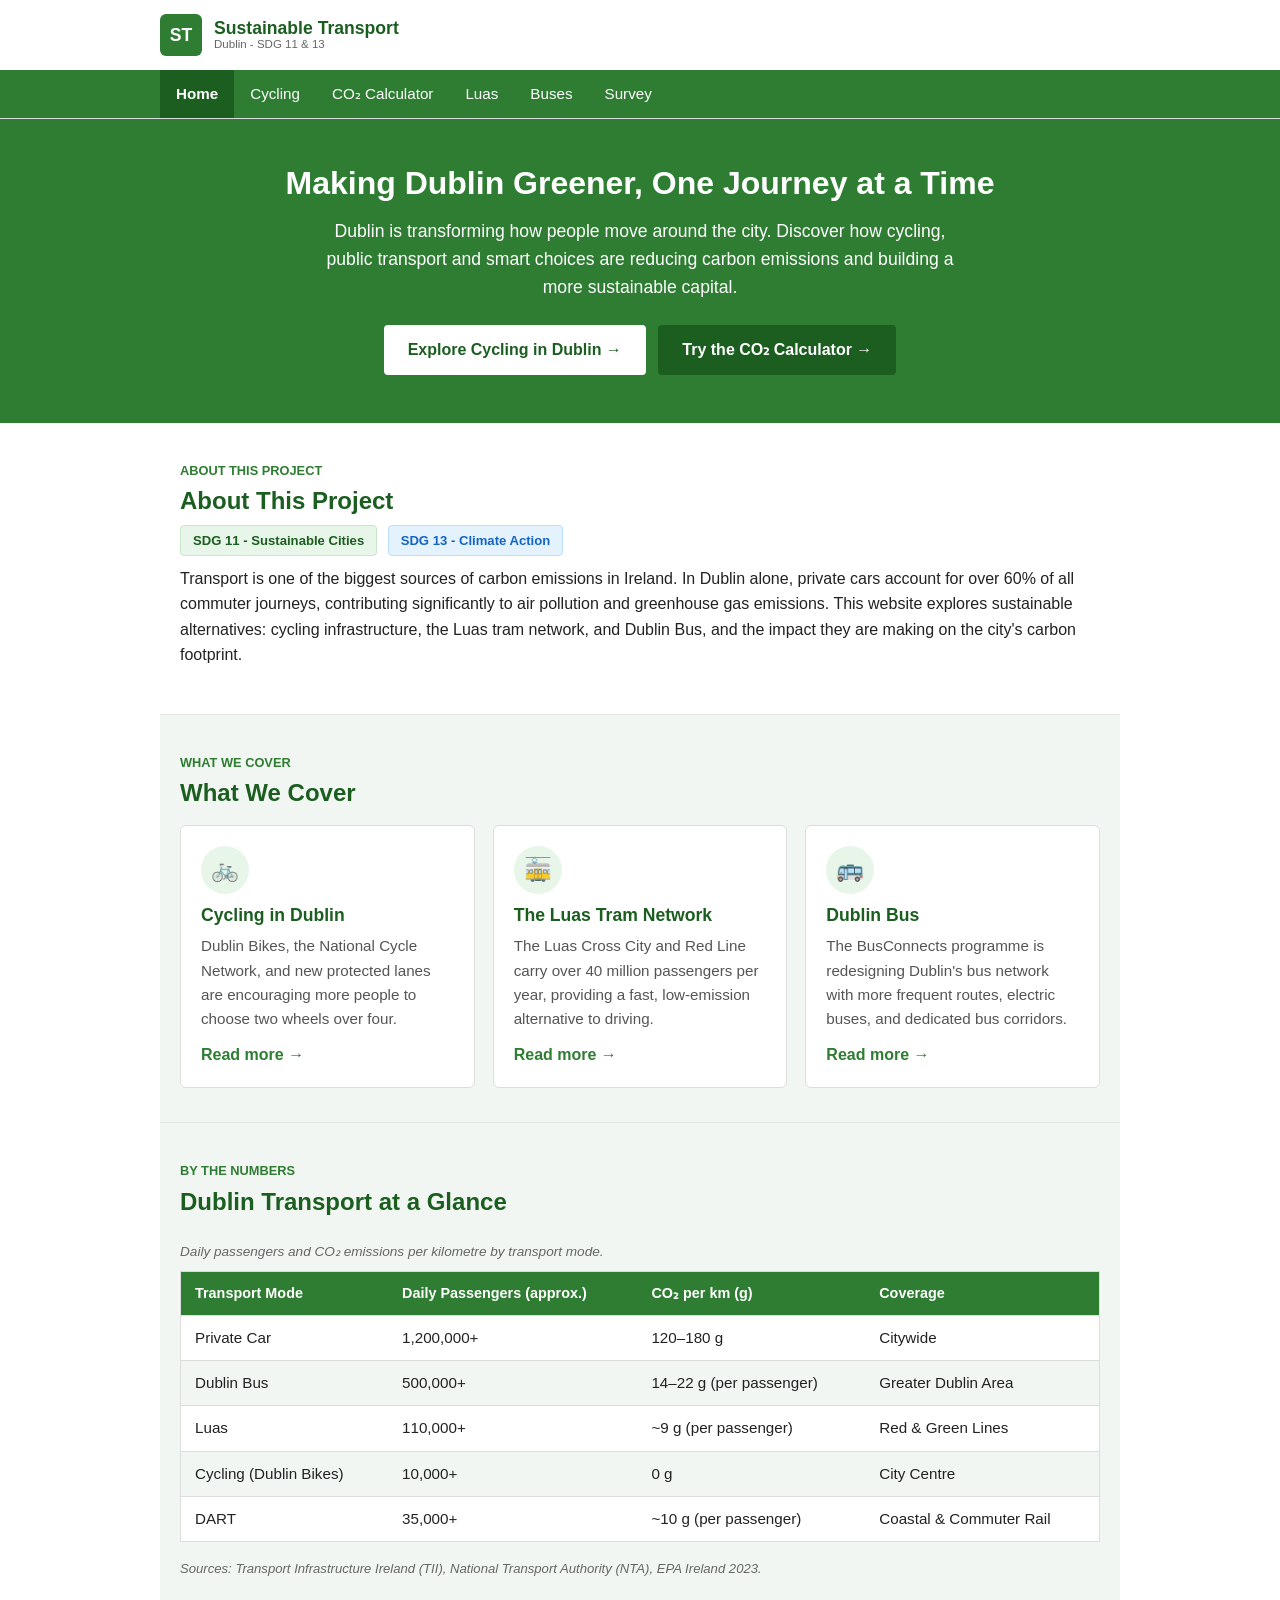
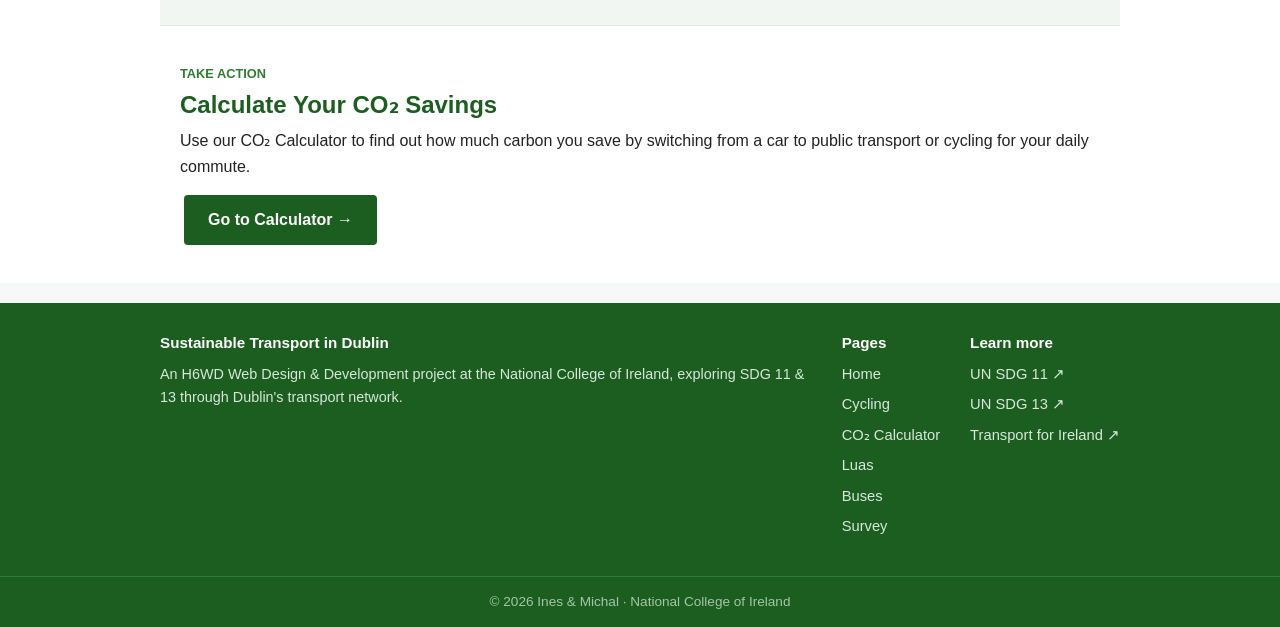
==== index.html @ 007a1019 "Initial upload - Sustainable Transport in Dublin" ====
<!DOCTYPE html>
<html lang="en">
<head>
  <!-- Michal -->
  <meta charset="UTF-8">
  <meta name="viewport" content="width=device-width, initial-scale=1.0">
  <meta name="description" content="Sustainable Transport in Dublin - cycling, the Luas and Dublin Bus reducing the city's carbon emissions. An SDG 11 &amp; 13 project for H6WD at NCI.">
  <title>Home - Sustainable Transport in Dublin</title>
  <link rel="preconnect" href="https://fonts.googleapis.com">
  <link rel="preconnect" href="https://fonts.gstatic.com" crossorigin>
  <link href="https://fonts.googleapis.com/css2?family=Poppins:wght@600;700&family=Open+Sans:wght@400;600;700&display=swap" rel="stylesheet">
  <style>
/* Sustainable Transport in Dublin - CA2 stylesheet */
/* Michal: index, cycling, calculator | Ines: luas, buses, survey */

/* reset */
/* Michal */
* { box-sizing: border-box; margin: 0; padding: 0; }

/* base */
/* Michal */
body {
  font-family: Arial, Helvetica, sans-serif;
  font-size: 16px;
  line-height: 1.6;
  color: #222;
  background-color: #f7f9f8;
}

img { max-width: 100%; height: auto; display: block; }

a { color: #2e7d32; }

h1, h2, h3, h4 { color: #1b5e20; line-height: 1.3; }

.container { max-width: 1000px; margin: 0 auto; padding: 0 20px; }

/* accessibility */
/* Michal */
.skip-link {
  position: absolute; left: -999px; top: 0; z-index: 999;
  background: #1b5e20; color: #fff; padding: 10px 16px;
}
.skip-link:focus { left: 0; }

a:focus, button:focus, input:focus, select:focus {
  outline: 2px solid #2e7d32; outline-offset: 2px;
}

/* header and navigation */
/* Michal */
header.site {
  background: #fff;
  border-bottom: 1px solid #ddd;
}
.header-top {
  max-width: 1000px; margin: 0 auto; padding: 14px 20px;
  display: flex; align-items: center; justify-content: space-between; gap: 12px; flex-wrap: wrap;
}
.logo { display: flex; align-items: center; gap: 12px; text-decoration: none; }
.logo-mark {
  width: 42px; height: 42px; border-radius: 6px; background: #2e7d32;
  display: flex; align-items: center; justify-content: center; color: #fff;
  font-weight: bold; font-size: 1.1rem; flex: none;
}
.logo-text { font-weight: bold; color: #1b5e20; font-size: 1.1rem; line-height: 1.1; }
.logo-text small { display: block; font-weight: normal; font-size: .72rem; color: #666; }

.sdg-tag {
  background: #e8f5e9; border: 1px solid #c8e6c9; color: #1b5e20;
  font-size: .78rem; font-weight: bold; padding: 5px 12px; border-radius: 4px;
}

nav.main { background: #2e7d32; }
nav.main ul {
  max-width: 1000px; margin: 0 auto; padding: 0 20px;
  list-style: none; display: flex; flex-wrap: wrap;
}
nav.main a {
  display: block; color: #fff; text-decoration: none;
  padding: 12px 16px; font-size: .95rem;
}
nav.main a:hover { background: #1b5e20; }
nav.main a.active { background: #1b5e20; font-weight: bold; }

/* top banner */
/* Michal */
.hero {
  background: #2e7d32; color: #fff; padding: 44px 20px; text-align: center;
}
.hero .container { max-width: 1000px; }
.hero h1 { color: #fff; font-size: 2rem; margin-bottom: 12px; }
.hero p { font-size: 1.1rem; max-width: 640px; margin: 0 auto 20px; }

.page-banner { background: #1b5e20; color: #fff; padding: 30px 20px; }
.page-banner h1 { color: #fff; font-size: 1.8rem; }
.page-banner p { margin-top: 6px; }

/* buttons */
/* Michal */
.btn {
  display: inline-block; margin: 4px; background: #fff; color: #1b5e20;
  padding: 10px 22px; border-radius: 4px; text-decoration: none; font-weight: bold;
  border: 2px solid #fff; cursor: pointer; font-size: 1rem;
}
.btn:hover { background: #e8f5e9; }
.btn-teal { background: #1b5e20; color: #fff; border-color: #1b5e20; }
.btn-teal:hover { background: #14481a; }

/* main content sections */
/* Michal */
main { display: block; background: #fff; }
.section {
  max-width: 1000px; margin: 0 auto; padding: 34px 20px; border-bottom: 1px solid #e2e6e4;
}
.section:last-child { border-bottom: none; }
.section h2 { font-size: 1.5rem; margin-bottom: 8px; }
.section h3 { font-size: 1.15rem; margin: 18px 0 6px; color: #2e7d32; }
.section p { margin-bottom: 12px; }

/* grey band */
.section.tint { background: #f2f6f3; max-width: none; }
.section.tint > .container { max-width: 1000px; margin: 0 auto; padding: 0; }

.eyebrow {
  display: inline-block; color: #2e7d32; font-weight: bold;
  font-size: .8rem; text-transform: uppercase; margin-bottom: 4px;
}

/* sdg badges */
/* Michal */
.sdg-badge {
  display: inline-block; background: #e8f5e9; color: #1b5e20;
  border: 1px solid #c8e6c9; padding: 4px 12px; border-radius: 4px;
  font-size: .82rem; font-weight: bold; margin: 0 6px 10px 0;
}
.sdg-badge.climate { background: #e3f2fd; color: #1565c0; border-color: #bbdefb; }

/* fact box */
/* Michal */
.fact-box {
  background: #e8f5e9; border-left: 4px solid #2e7d32;
  padding: 14px 18px; border-radius: 4px; margin: 16px 0;
}
.fact-box strong { color: #1b5e20; }

/* figures */
/* Michal */
figure { margin: 18px 0; }
figure img { width: 100%; border-radius: 6px; border: 1px solid #ddd; }
figcaption { font-size: .85rem; color: #666; margin-top: 6px; font-style: italic; }

/* cards */
/* Michal */
.cards { display: flex; flex-wrap: wrap; gap: 18px; margin-top: 16px; }
.card {
  flex: 1 1 280px; background: #fff; border: 1px solid #ddd;
  border-radius: 6px; padding: 20px;
}
.card .icon {
  width: 48px; height: 48px; border-radius: 50%; background: #e8f5e9;
  display: flex; align-items: center; justify-content: center; font-size: 1.4rem; margin-bottom: 10px;
}
.card h3 { margin: 0 0 8px; font-size: 1.1rem; color: #1b5e20; }
.card p { font-size: .95rem; color: #555; margin-bottom: 10px; }
.card a { font-weight: bold; text-decoration: none; color: #2e7d32; }
.card a:hover { text-decoration: underline; }

/* two column layout */
/* Ines */
.two-col { display: flex; flex-wrap: wrap; gap: 24px; margin: 16px 0; align-items: flex-start; }
.two-col aside {
  flex: 0 0 240px; background: #f2f6f3; border: 1px solid #ddd; border-radius: 6px; padding: 20px;
}
.two-col aside h3 { margin-top: 0; }
.col-main { flex: 1; min-width: 260px; }

ul.content-list, ol.content-list { padding-left: 22px; margin: 10px 0; }
ul.content-list li, ol.content-list li { margin-bottom: 8px; }

/* tables */
/* Ines */
.table-wrap { overflow-x: auto; margin: 16px 0; }
table { width: 100%; border-collapse: collapse; background: #fff; font-size: .95rem; border: 1px solid #ddd; }
caption.table-caption { caption-side: top; text-align: left; font-size: .85rem; color: #666; padding: 8px 0; font-style: italic; }
thead th { background: #2e7d32; color: #fff; text-align: left; padding: 10px 14px; font-size: .9rem; }
tbody td { padding: 10px 14px; border-top: 1px solid #ddd; }
tbody tr:nth-child(even) { background: #f2f6f3; }
.source-note { font-size: .82rem; color: #666; margin-top: 6px; font-style: italic; }

/* calculator */
/* Michal */
.calc-wrapper {
  max-width: 520px; margin: 20px auto; background: #fff;
  border: 1px solid #ddd; border-radius: 6px; padding: 26px;
}
.calc-wrapper h2 { margin-bottom: 6px; }
.form-group { margin-bottom: 16px; }
.form-group label { display: block; font-weight: bold; margin-bottom: 5px; }
.form-group input, .form-group select {
  width: 100%; padding: 10px 12px; border: 1px solid #bbb; border-radius: 4px; font-size: 1rem;
}
.calc-btn {
  width: 100%; padding: 12px; background: #2e7d32; color: #fff; border: none;
  border-radius: 4px; font-size: 1rem; font-weight: bold; cursor: pointer; margin-top: 4px;
}
.calc-btn:hover { background: #1b5e20; }

#calcError {
  display: none; margin-top: 12px; padding: 10px 12px; border-radius: 4px;
  background: #fdecea; border: 1px solid #f5c6c0; color: #b3261e; font-size: .92rem;
}
#calcError.show { display: block; }

#calcResult {
  display: none; margin-top: 16px; padding: 18px; border-radius: 6px;
  background: #e8f5e9; border: 1px solid #c8e6c9;
}
#calcResult h3 { margin: 0 0 10px; color: #1b5e20; }
.result-row { display: flex; justify-content: space-between; padding: 6px 0; border-bottom: 1px dashed #c8e6c9; }
.result-row span:last-child { font-weight: bold; }
.result-total { margin-top: 12px; font-size: 1.25rem; font-weight: bold; color: #1b5e20; text-align: center; }
.result-trees { text-align: center; color: #444; margin-top: 6px; }

/* video and form */
/* Ines */
.embed { position: relative; padding-bottom: 56.25%; height: 0; overflow: hidden; border-radius: 6px; border: 1px solid #ddd; margin: 16px 0; }
.embed iframe { position: absolute; inset: 0; width: 100%; height: 100%; border: 0; }
.survey-embed { border-radius: 6px; overflow: hidden; border: 1px solid #ddd; margin: 16px 0; }
.survey-embed iframe { display: block; width: 100%; height: 820px; border: 0; }

/* footer */
/* Ines */
footer.site { background: #1b5e20; color: #d7e8d9; margin-top: 20px; }
.footer-grid {
  max-width: 1000px; margin: 0 auto; padding: 30px 20px;
  display: flex; flex-wrap: wrap; gap: 30px; justify-content: space-between;
}
.footer-grid h4 { color: #fff; font-size: .95rem; margin-bottom: 10px; }
.footer-col a { display: block; color: #d7e8d9; text-decoration: none; margin-bottom: 7px; font-size: .92rem; }
.footer-col a:hover { color: #fff; text-decoration: underline; }
.footer-bottom { border-top: 1px solid #2e7d32; text-align: center; padding: 14px; font-size: .85rem; color: #a5c5a8; }

/* mobile / responsive */
/* Michal */
@media (max-width: 700px) {
  nav.main ul { flex-direction: column; }
  .two-col aside { flex: 1 1 100%; }
  .hero h1 { font-size: 1.5rem; }
}
@media (max-width: 520px) {
  .card { flex: 1 1 100%; }
}

  </style>
</head>
<body>

<a href="#main-content" class="skip-link">Skip to main content</a>

<header class="site">
  <div class="header-top">
    <a href="index.html" class="logo">
      <span class="logo-mark" aria-hidden="true">ST</span>
      <span class="logo-text">Sustainable Transport<small>Dublin - SDG 11 &amp; 13</small></span>
    </a>
  </div>
  <nav class="main" aria-label="Main navigation">
    <ul>
      <li><a href="index.html" class="active" aria-current="page">Home</a></li>
      <li><a href="cycling.html">Cycling</a></li>
      <li><a href="calculator.html">CO₂ Calculator</a></li>
      <li><a href="luas.html">Luas</a></li>
      <li><a href="buses.html">Buses</a></li>
      <li><a href="survey.html">Survey</a></li>
    </ul>
  </nav>
</header>

<div class="hero">
  <div class="container">
    <h1>Making Dublin Greener, One Journey at a Time</h1>
    <p>Dublin is transforming how people move around the city. Discover how cycling, public transport and smart choices are reducing carbon emissions and building a more sustainable capital.</p>
    <a href="cycling.html" class="btn">Explore Cycling in Dublin →</a>
    <a href="calculator.html" class="btn btn-teal">Try the CO₂ Calculator →</a>
  </div>
</div>

<main id="main-content">
  <div class="container">

    <section class="section" id="about">
      <span class="eyebrow">About this project</span>
      <h2>About This Project</h2>
      <span class="sdg-badge">SDG 11 - Sustainable Cities</span>
      <span class="sdg-badge climate">SDG 13 - Climate Action</span>
      <p>Transport is one of the biggest sources of carbon emissions in Ireland. In Dublin alone, private cars account for over 60% of all commuter journeys, contributing significantly to air pollution and greenhouse gas emissions. This website explores sustainable alternatives: cycling infrastructure, the Luas tram network, and Dublin Bus, and the impact they are making on the city's carbon footprint.</p>
    </section>

    <section class="section tint" id="topics">
      <span class="eyebrow">What we cover</span>
      <h2>What We Cover</h2>
      <div class="cards">
        <div class="card">
          <div class="icon" aria-hidden="true">🚲</div>
          <h3>Cycling in Dublin</h3>
          <p>Dublin Bikes, the National Cycle Network, and new protected lanes are encouraging more people to choose two wheels over four.</p>
          <a href="cycling.html">Read more →</a>
        </div>
        <div class="card">
          <div class="icon" aria-hidden="true">🚋</div>
          <h3>The Luas Tram Network</h3>
          <p>The Luas Cross City and Red Line carry over 40 million passengers per year, providing a fast, low-emission alternative to driving.</p>
          <a href="luas.html">Read more →</a>
        </div>
        <div class="card">
          <div class="icon" aria-hidden="true">🚌</div>
          <h3>Dublin Bus</h3>
          <p>The BusConnects programme is redesigning Dublin's bus network with more frequent routes, electric buses, and dedicated bus corridors.</p>
          <a href="buses.html">Read more →</a>
        </div>
      </div>
    </section>


    <section class="section tint" id="stats">
      <span class="eyebrow">By the numbers</span>
      <h2>Dublin Transport at a Glance</h2>
      <div class="table-wrap">
        <table>
          <caption class="table-caption">Daily passengers and CO₂ emissions per kilometre by transport mode.</caption>
          <thead>
            <tr><th scope="col">Transport Mode</th><th scope="col">Daily Passengers (approx.)</th><th scope="col">CO₂ per km (g)</th><th scope="col">Coverage</th></tr>
          </thead>
          <tbody>
            <tr><td>Private Car</td><td>1,200,000+</td><td>120–180 g</td><td>Citywide</td></tr>
            <tr><td>Dublin Bus</td><td>500,000+</td><td>14–22 g (per passenger)</td><td>Greater Dublin Area</td></tr>
            <tr><td>Luas</td><td>110,000+</td><td>~9 g (per passenger)</td><td>Red &amp; Green Lines</td></tr>
            <tr><td>Cycling (Dublin Bikes)</td><td>10,000+</td><td>0 g</td><td>City Centre</td></tr>
            <tr><td>DART</td><td>35,000+</td><td>~10 g (per passenger)</td><td>Coastal &amp; Commuter Rail</td></tr>
          </tbody>
        </table>
      </div>
      <p class="source-note">Sources: Transport Infrastructure Ireland (TII), National Transport Authority (NTA), EPA Ireland 2023.</p>
    </section>

    <section class="section" id="calculator-cta">
      <span class="eyebrow">Take action</span>
      <h2>Calculate Your CO₂ Savings</h2>
      <p>Use our CO₂ Calculator to find out how much carbon you save by switching from a car to public transport or cycling for your daily commute.</p>
      <a href="calculator.html" class="btn btn-teal">Go to Calculator →</a>
    </section>

  </div>
</main>

<footer class="site">
  <div class="footer-grid">
    <div class="footer-col" style="flex:1 1 260px;">
      <h4>Sustainable Transport in Dublin</h4>
      <p style="font-size:.9rem;">An H6WD Web Design &amp; Development project at the National College of Ireland, exploring SDG 11 &amp; 13 through Dublin's transport network.</p>
    </div>
    <div class="footer-col">
      <h4>Pages</h4>
      <a href="index.html">Home</a>
      <a href="cycling.html">Cycling</a>
      <a href="calculator.html">CO₂ Calculator</a>
      <a href="luas.html">Luas</a>
      <a href="buses.html">Buses</a>
      <a href="survey.html">Survey</a>
    </div>
    <div class="footer-col">
      <h4>Learn more</h4>
      <a href="https://sdgs.un.org/goals/goal11" target="_blank" rel="noopener">UN SDG 11 ↗</a>
      <a href="https://sdgs.un.org/goals/goal13" target="_blank" rel="noopener">UN SDG 13 ↗</a>
      <a href="https://www.transportforireland.ie/" target="_blank" rel="noopener">Transport for Ireland ↗</a>
    </div>
  </div>
  <div class="footer-bottom">© 2026 Ines &amp; Michal · National College of Ireland</div>
</footer>

</body>
</html>
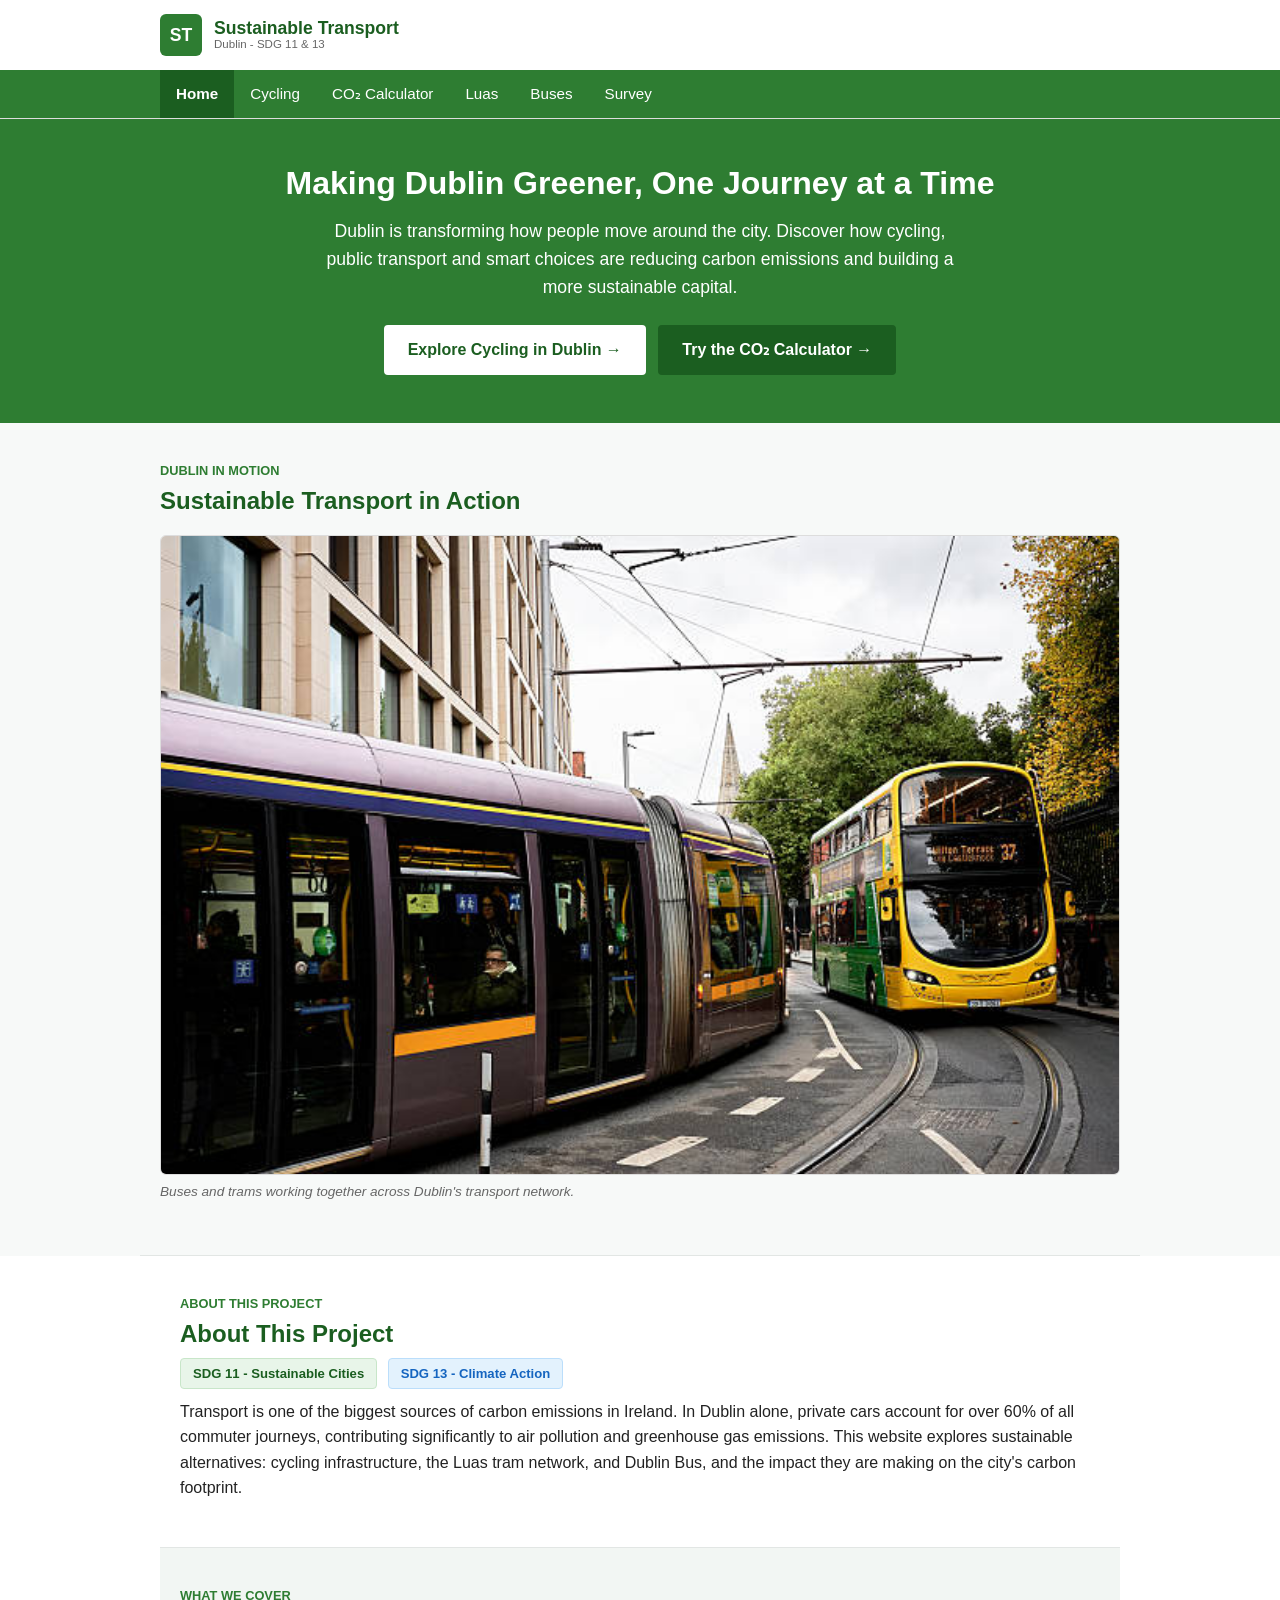
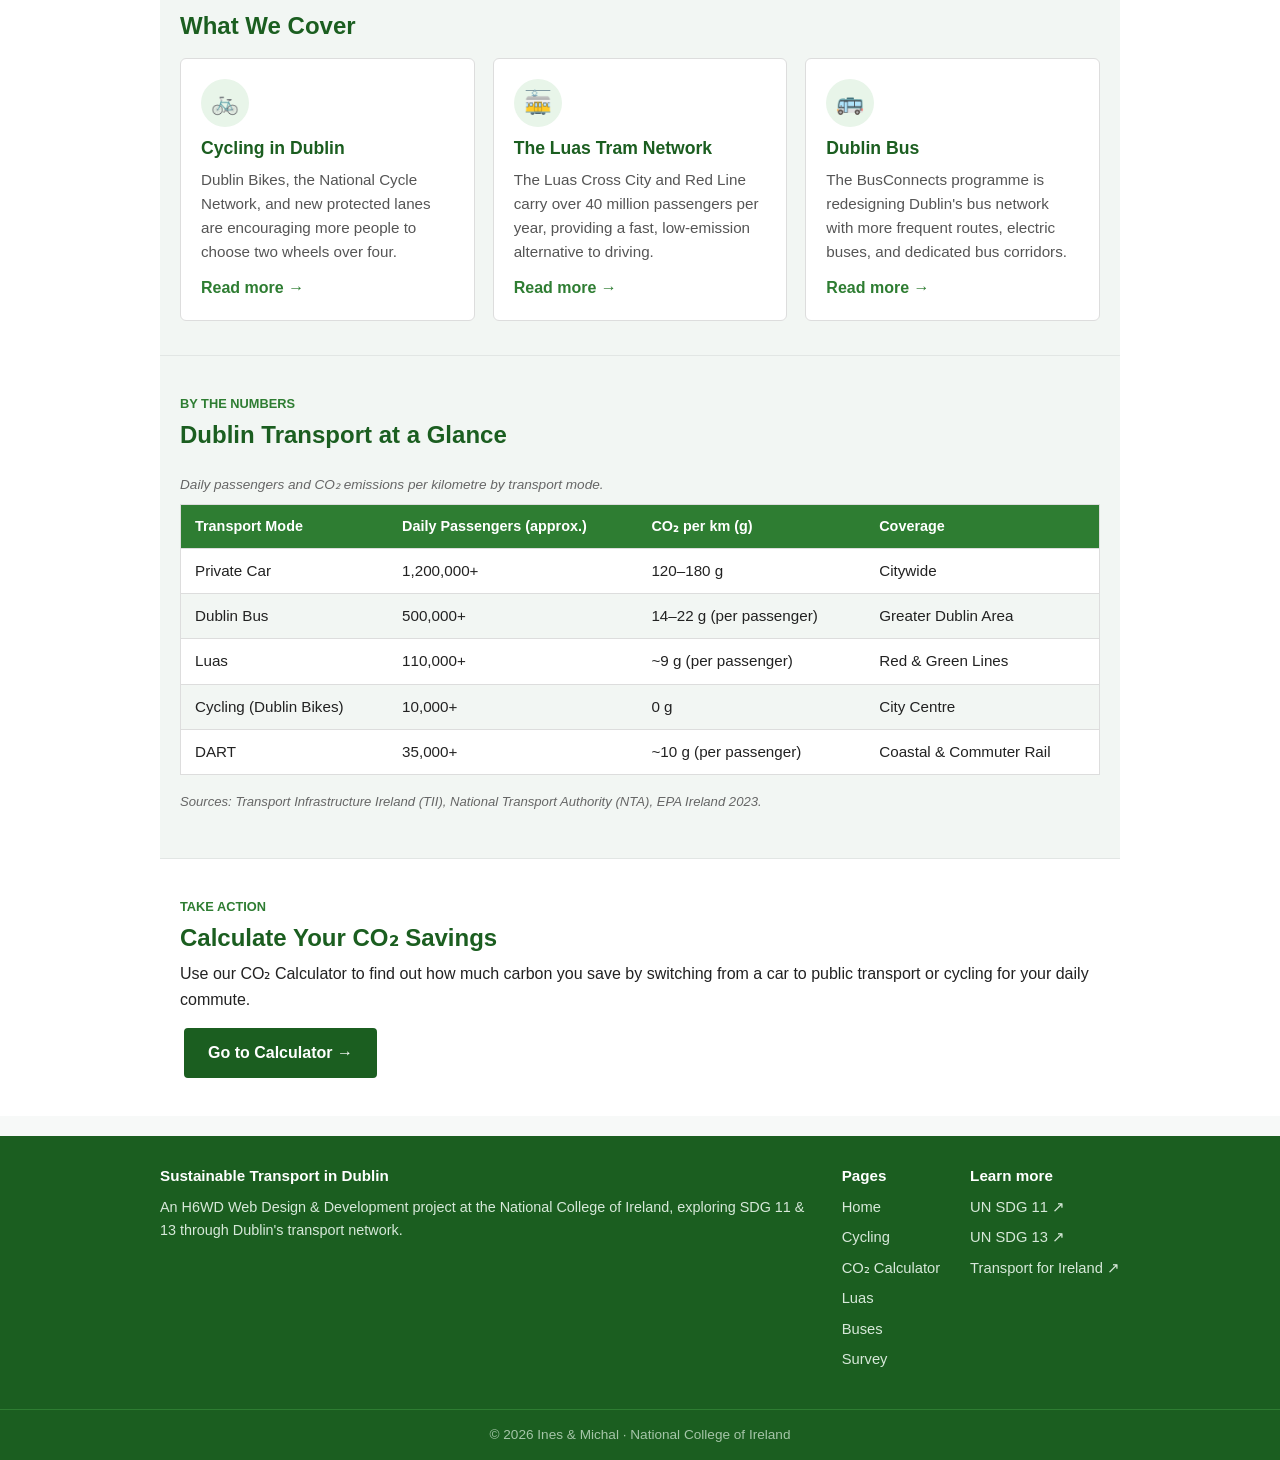
==== commit 275546f9: "transport photos added homepage, cycling, luas and bus pages" ====
--- a/index.html
+++ b/index.html
@@ -285,6 +285,15 @@
     <a href="calculator.html" class="btn btn-teal">Try the CO₂ Calculator →</a>
   </div>
 </div>
+
+<section class="section" id="gallery">
+  <span class="eyebrow">Dublin in motion</span>
+  <h2>Sustainable Transport in Action</h2>
+  <figure>
+    <img src="images/gallery-home.jpg" alt="A Dublin Bus and Luas tram operating together, showing the city's integrated public transport network" width="800" height="500" loading="lazy">
+    <figcaption>Buses and trams working together across Dublin's transport network.</figcaption>
+  </figure>
+</section>
 
 <main id="main-content">
   <div class="container">
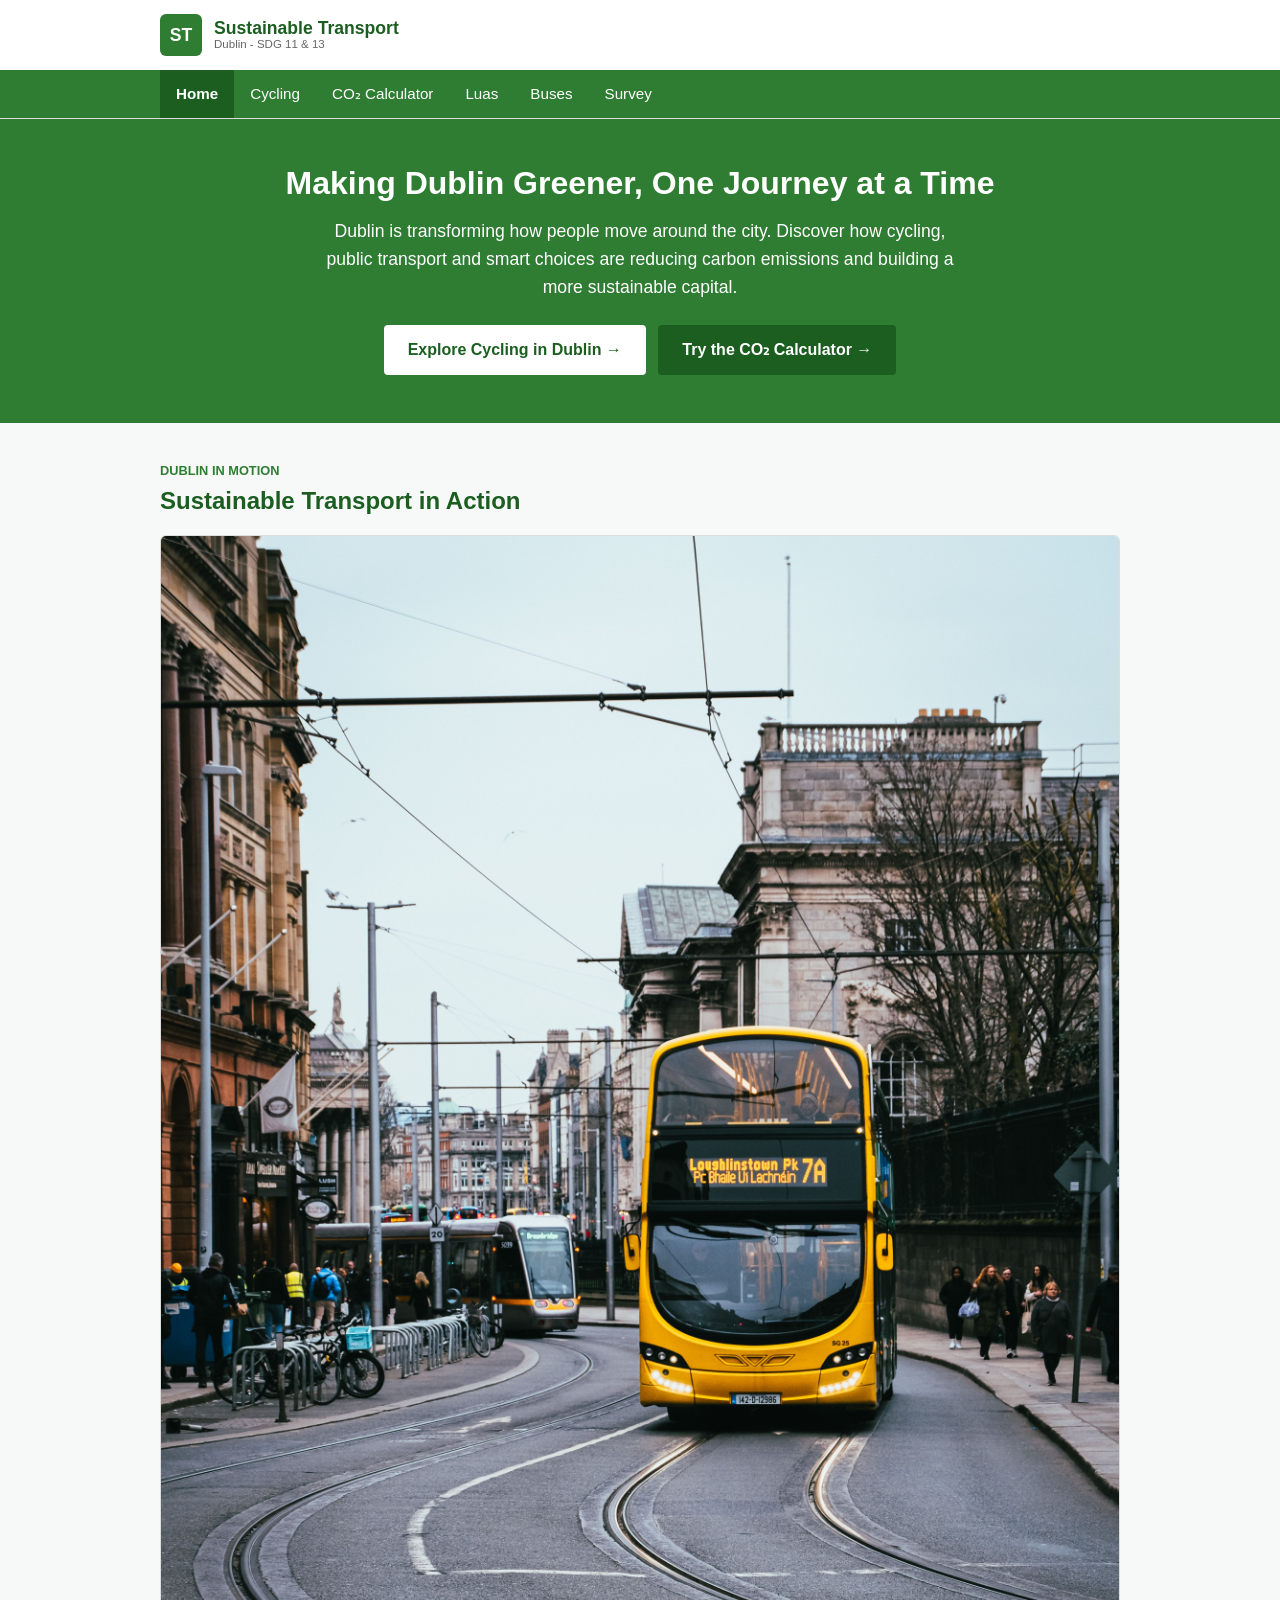
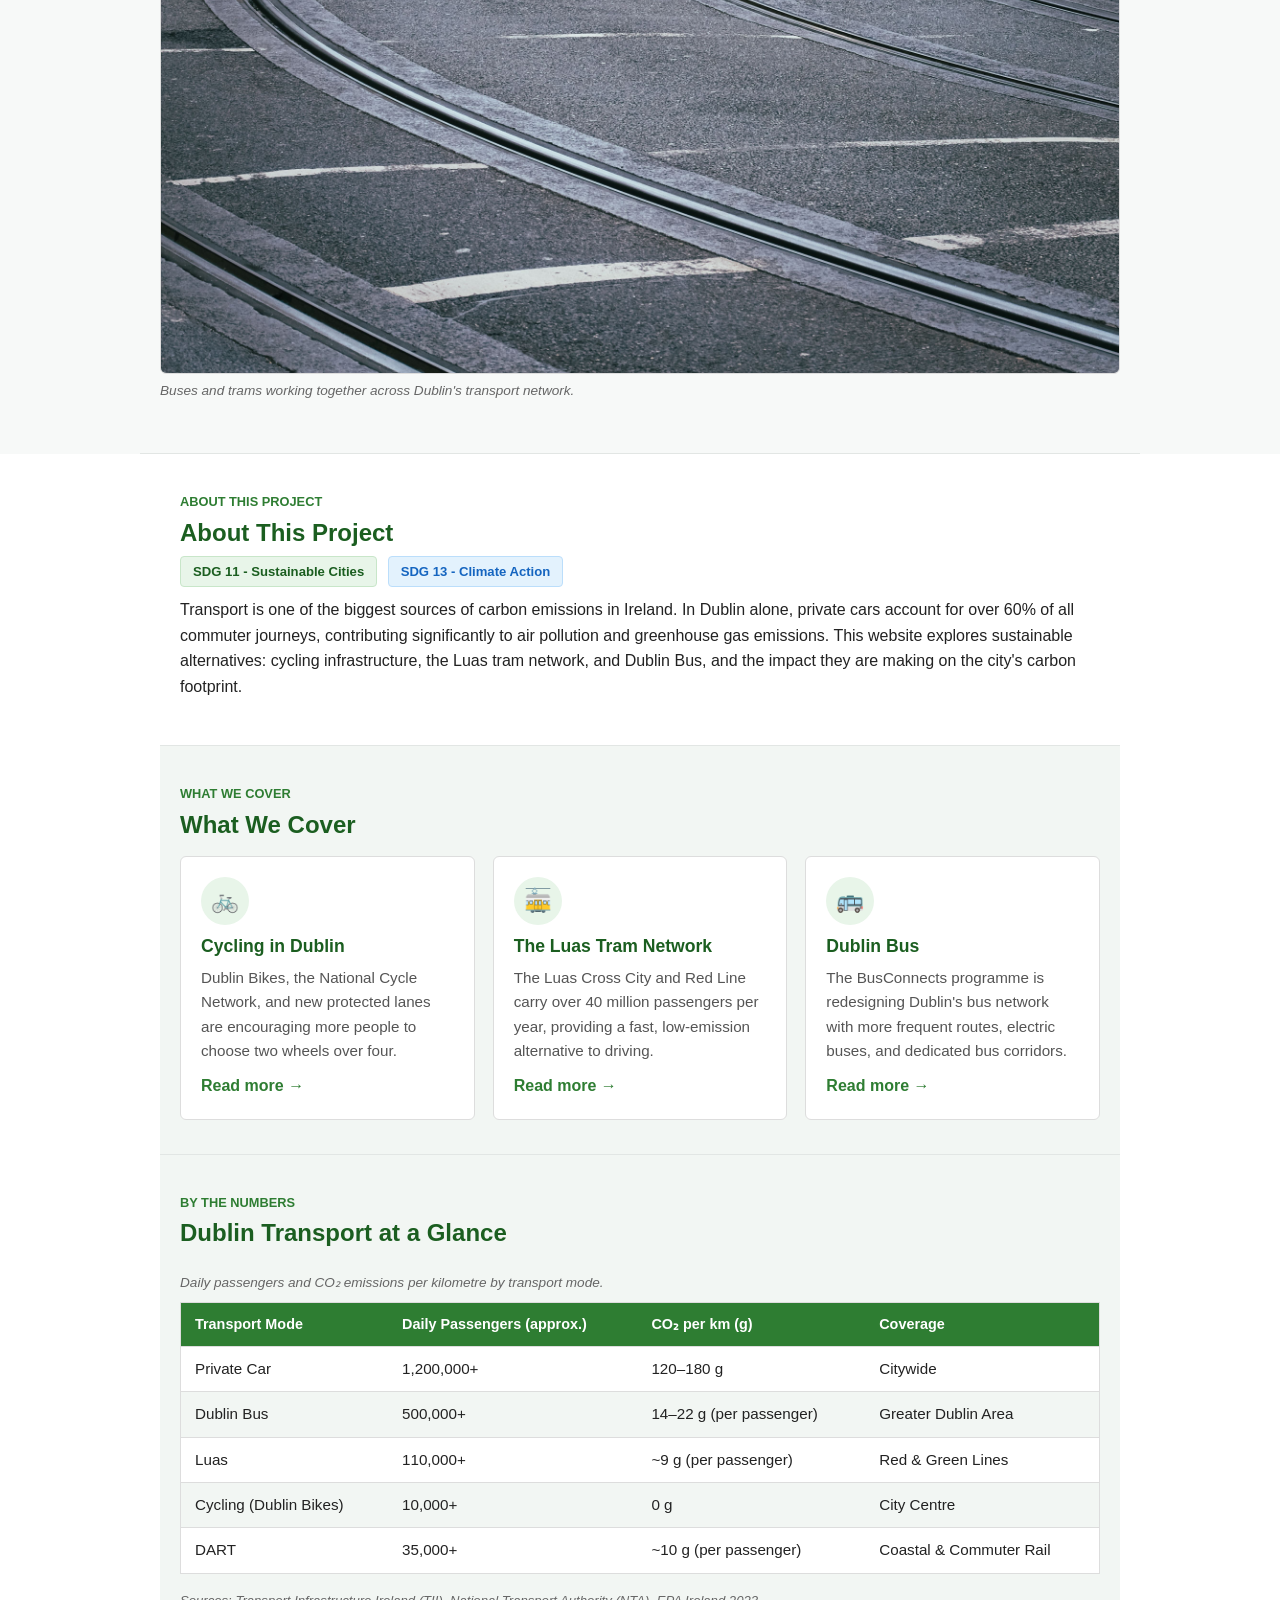
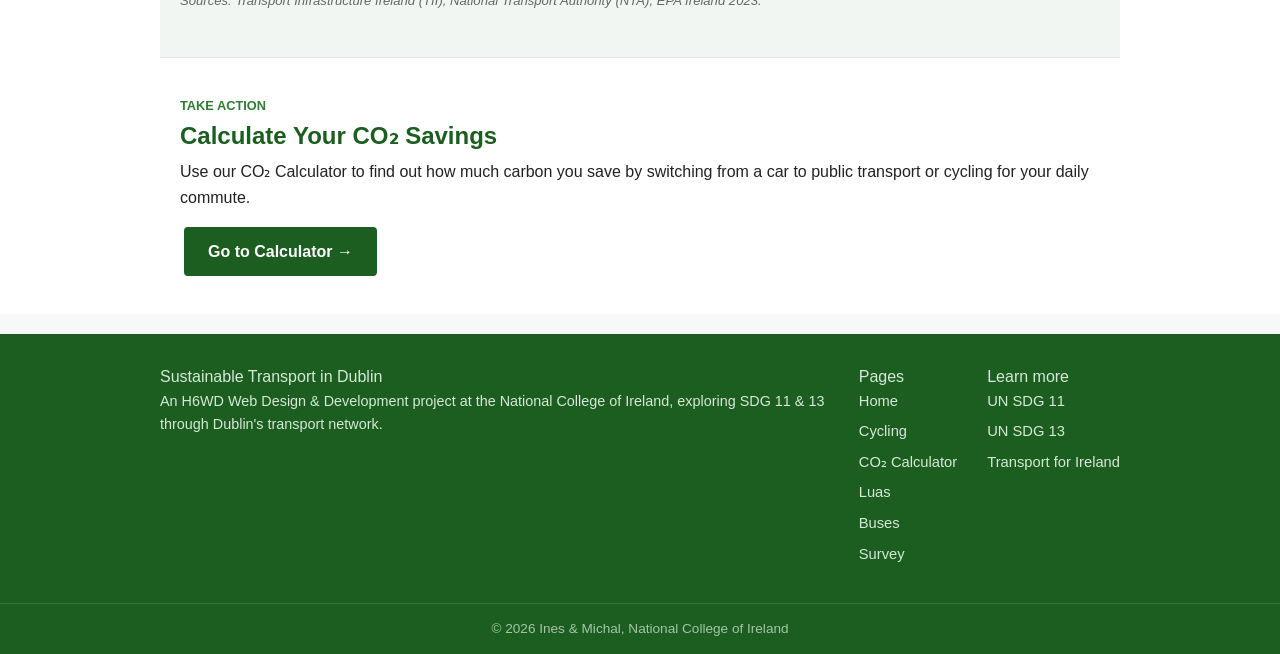
==== commit f05c079c: "Fixed headings in footer for WC3 validation" ====
--- a/index.html
+++ b/index.html
@@ -365,12 +365,12 @@
 
 <footer class="site">
   <div class="footer-grid">
-    <div class="footer-col" style="flex:1 1 260px;">
-      <h4>Sustainable Transport in Dublin</h4>
-      <p style="font-size:.9rem;">An H6WD Web Design &amp; Development project at the National College of Ireland, exploring SDG 11 &amp; 13 through Dublin's transport network.</p>
+    <div class="footer-col" style="flex:1 1 260px">
+      <p class="footer-heading">Sustainable Transport in Dublin</p>
+      <p style="font-size:.9rem">An H6WD Web Design &amp; Development project at the National College of Ireland, exploring SDG 11 &amp; 13 through Dublin's transport network.</p>
     </div>
     <div class="footer-col">
-      <h4>Pages</h4>
+      <p class="footer-heading">Pages</p>
       <a href="index.html">Home</a>
       <a href="cycling.html">Cycling</a>
       <a href="calculator.html">CO₂ Calculator</a>
@@ -379,13 +379,13 @@
       <a href="survey.html">Survey</a>
     </div>
     <div class="footer-col">
-      <h4>Learn more</h4>
-      <a href="https://sdgs.un.org/goals/goal11" target="_blank" rel="noopener">UN SDG 11 ↗</a>
-      <a href="https://sdgs.un.org/goals/goal13" target="_blank" rel="noopener">UN SDG 13 ↗</a>
-      <a href="https://www.transportforireland.ie/" target="_blank" rel="noopener">Transport for Ireland ↗</a>
+      <p class="footer-heading">Learn more</p>
+      <a href="https://sdgs.un.org/goals/goal11" target="_blank" rel="noopener">UN SDG 11</a>
+      <a href="https://sdgs.un.org/goals/goal13" target="_blank" rel="noopener">UN SDG 13</a>
+      <a href="https://www.transportforireland.ie" target="_blank" rel="noopener">Transport for Ireland</a>
     </div>
   </div>
-  <div class="footer-bottom">© 2026 Ines &amp; Michal · National College of Ireland</div>
+  <div class="footer-bottom">© 2026 Ines &amp; Michal, National College of Ireland</div>
 </footer>
 
 </body>
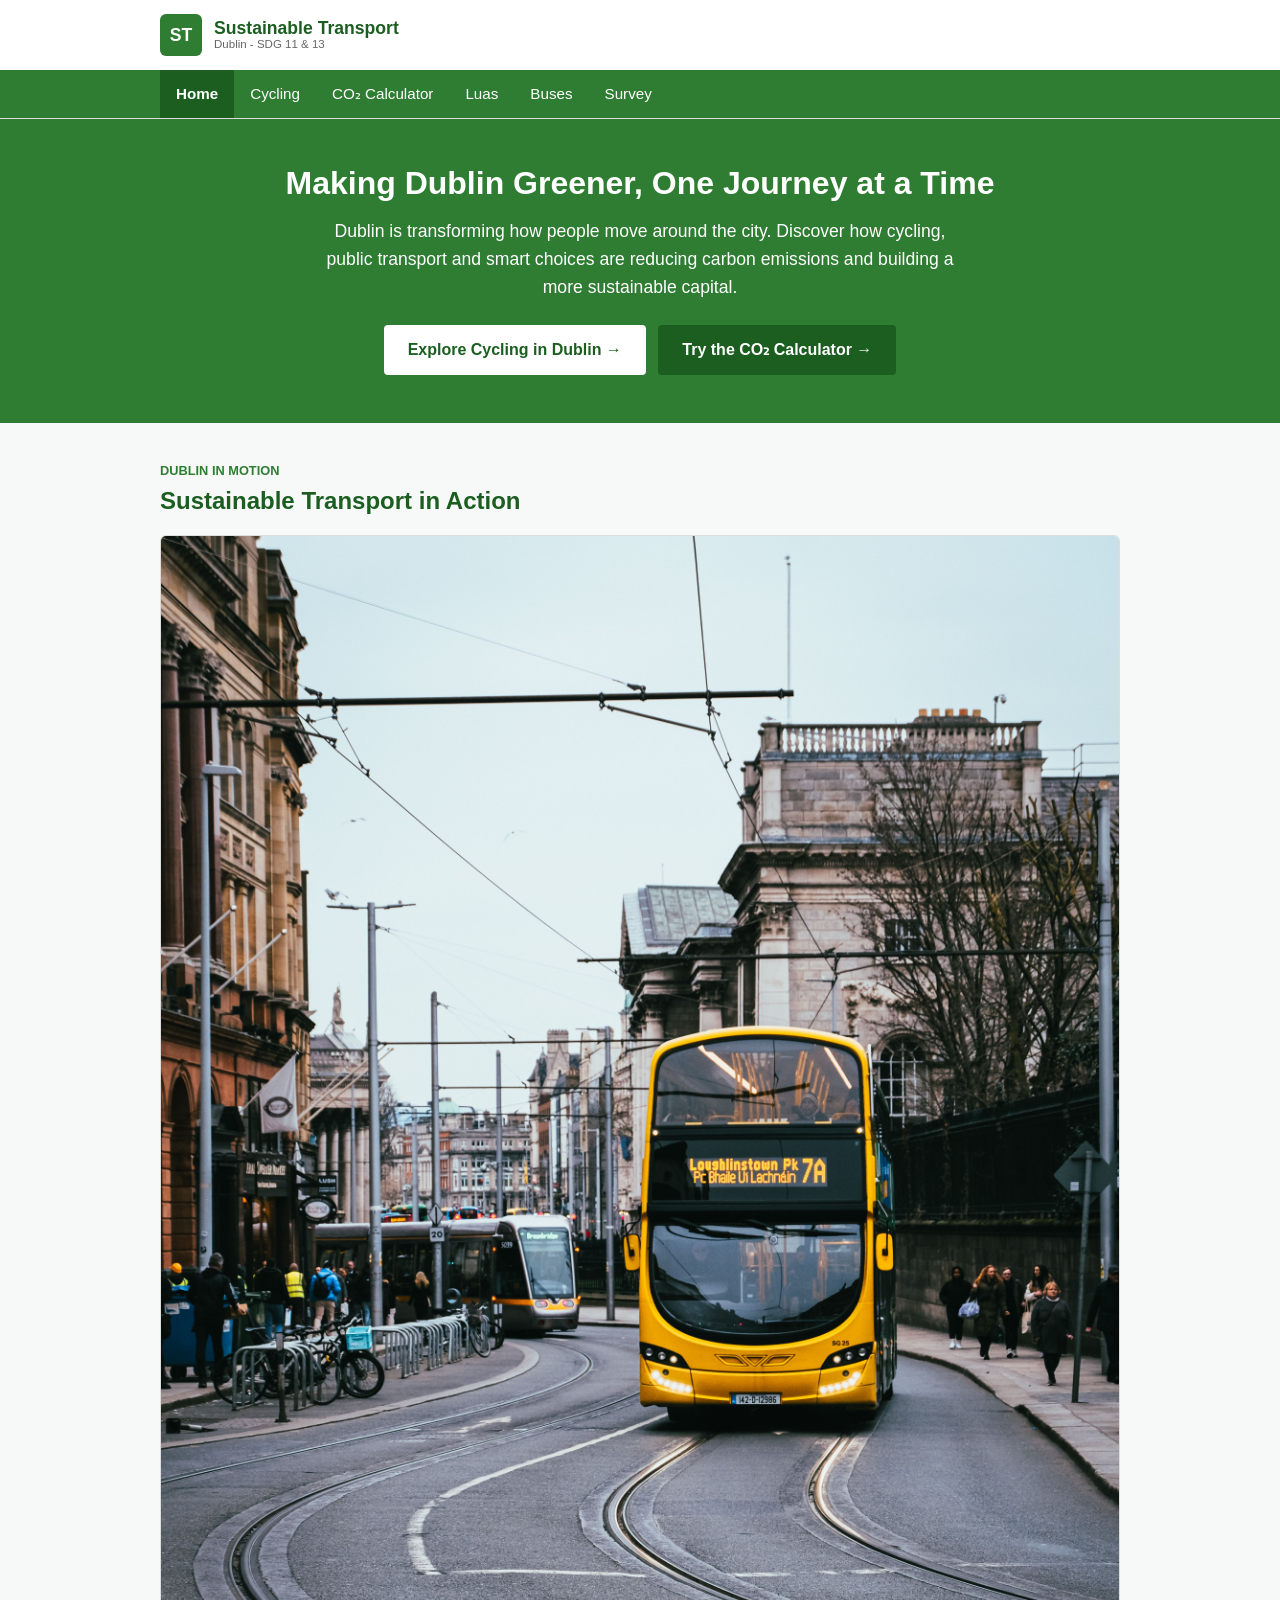
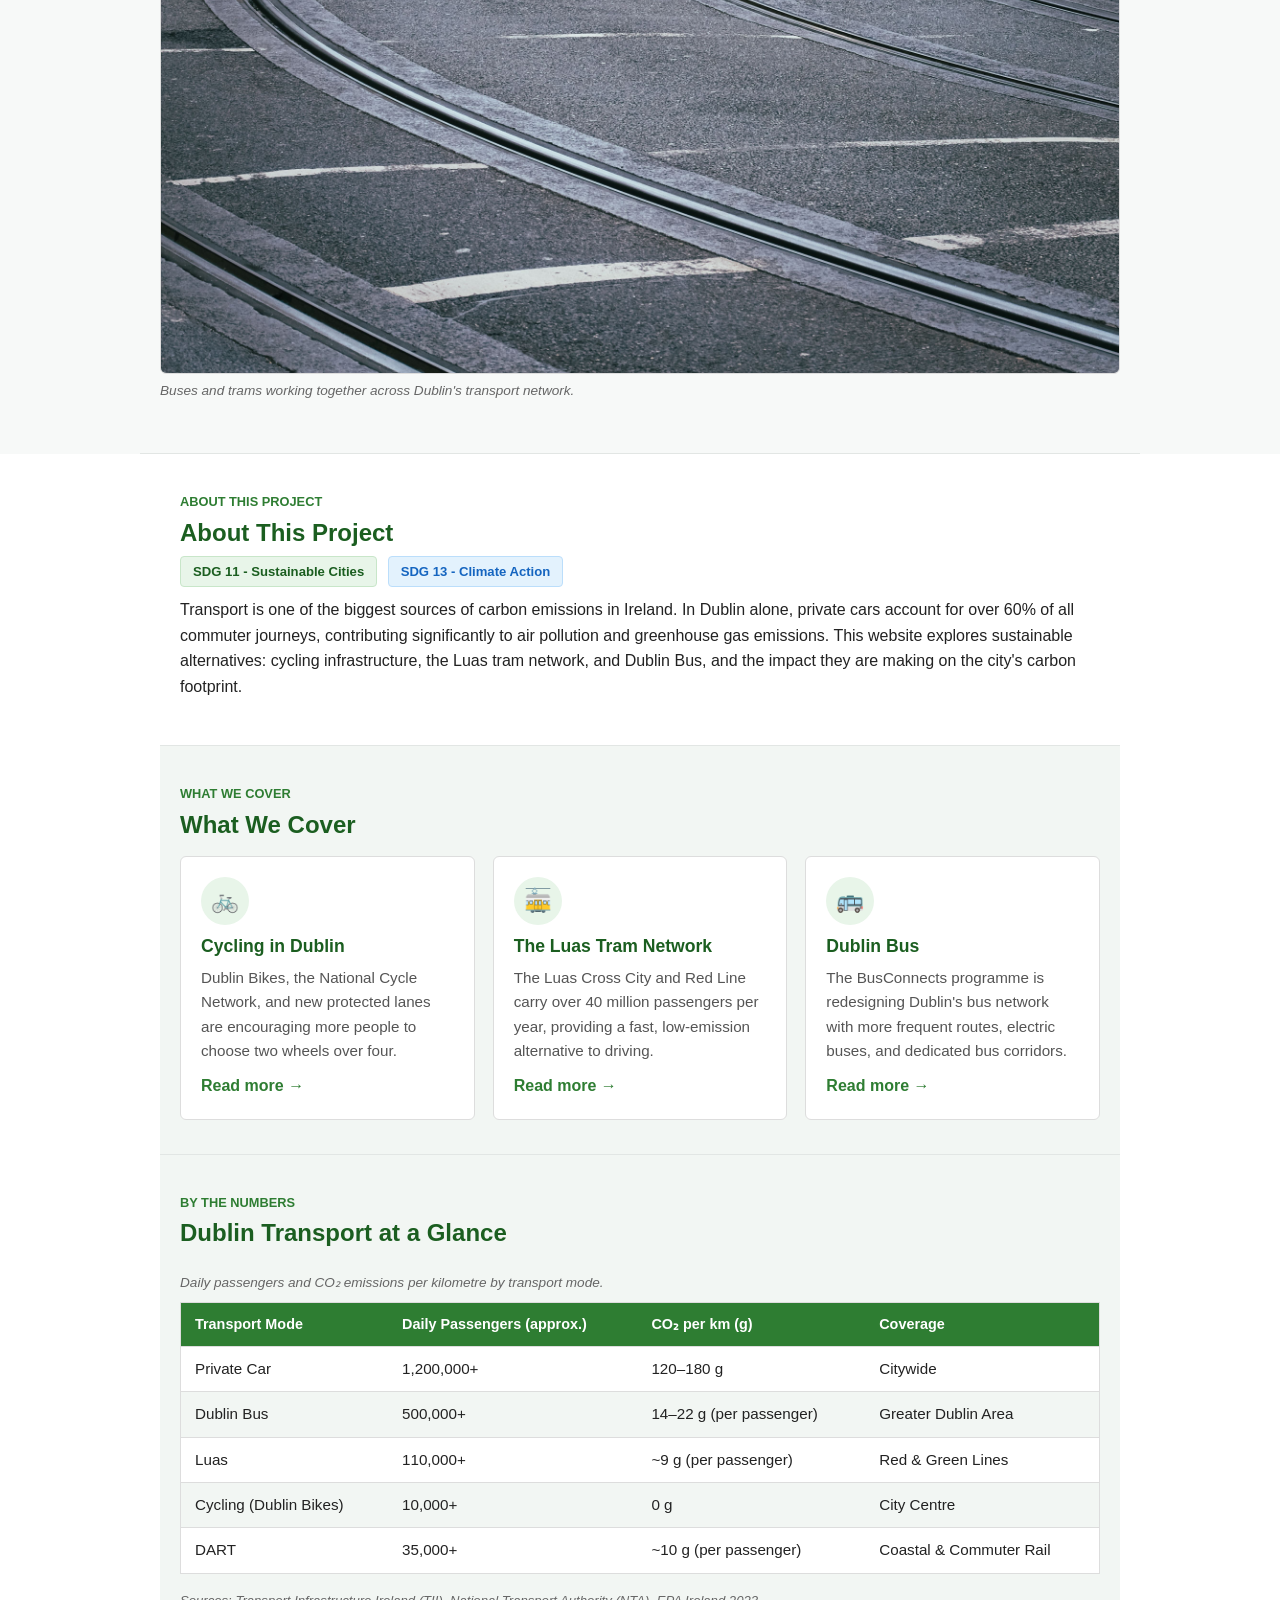
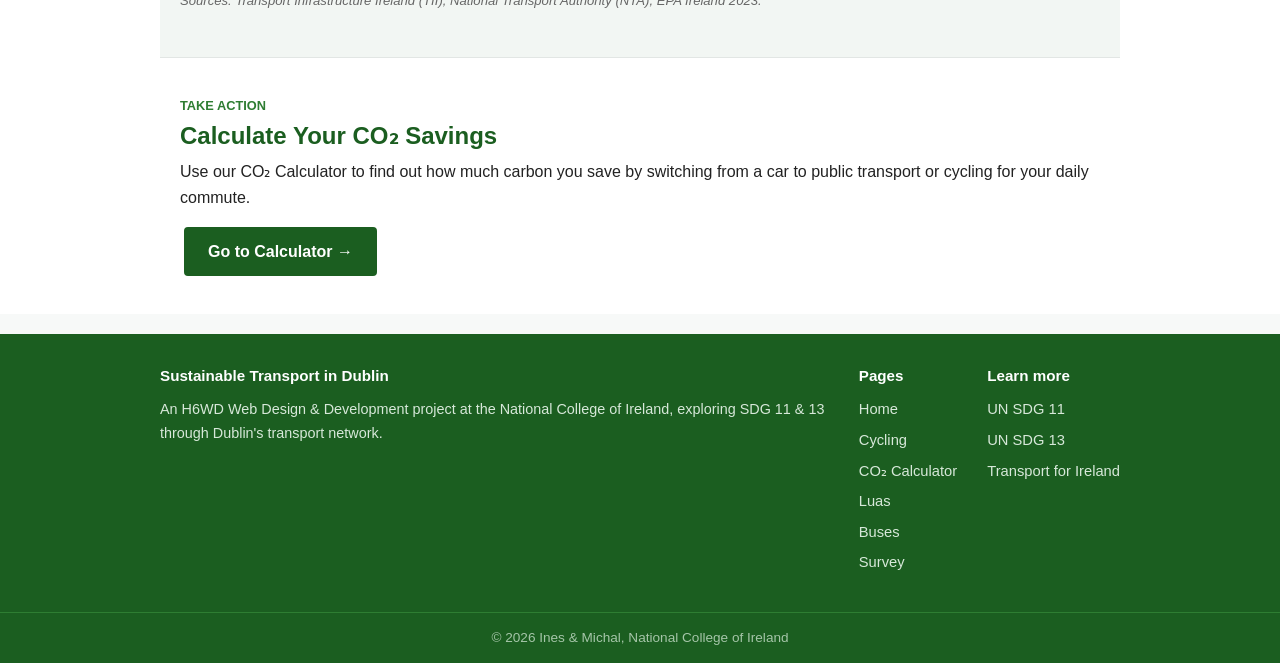
==== commit 5b14f8a2: "styles updated" ====
--- a/index.html
+++ b/index.html
@@ -9,250 +9,7 @@
   <link rel="preconnect" href="https://fonts.googleapis.com">
   <link rel="preconnect" href="https://fonts.gstatic.com" crossorigin>
   <link href="https://fonts.googleapis.com/css2?family=Poppins:wght@600;700&family=Open+Sans:wght@400;600;700&display=swap" rel="stylesheet">
-  <style>
-/* Sustainable Transport in Dublin - CA2 stylesheet */
-/* Michal: index, cycling, calculator | Ines: luas, buses, survey */
-
-/* reset */
-/* Michal */
-* { box-sizing: border-box; margin: 0; padding: 0; }
-
-/* base */
-/* Michal */
-body {
-  font-family: Arial, Helvetica, sans-serif;
-  font-size: 16px;
-  line-height: 1.6;
-  color: #222;
-  background-color: #f7f9f8;
-}
-
-img { max-width: 100%; height: auto; display: block; }
-
-a { color: #2e7d32; }
-
-h1, h2, h3, h4 { color: #1b5e20; line-height: 1.3; }
-
-.container { max-width: 1000px; margin: 0 auto; padding: 0 20px; }
-
-/* accessibility */
-/* Michal */
-.skip-link {
-  position: absolute; left: -999px; top: 0; z-index: 999;
-  background: #1b5e20; color: #fff; padding: 10px 16px;
-}
-.skip-link:focus { left: 0; }
-
-a:focus, button:focus, input:focus, select:focus {
-  outline: 2px solid #2e7d32; outline-offset: 2px;
-}
-
-/* header and navigation */
-/* Michal */
-header.site {
-  background: #fff;
-  border-bottom: 1px solid #ddd;
-}
-.header-top {
-  max-width: 1000px; margin: 0 auto; padding: 14px 20px;
-  display: flex; align-items: center; justify-content: space-between; gap: 12px; flex-wrap: wrap;
-}
-.logo { display: flex; align-items: center; gap: 12px; text-decoration: none; }
-.logo-mark {
-  width: 42px; height: 42px; border-radius: 6px; background: #2e7d32;
-  display: flex; align-items: center; justify-content: center; color: #fff;
-  font-weight: bold; font-size: 1.1rem; flex: none;
-}
-.logo-text { font-weight: bold; color: #1b5e20; font-size: 1.1rem; line-height: 1.1; }
-.logo-text small { display: block; font-weight: normal; font-size: .72rem; color: #666; }
-
-.sdg-tag {
-  background: #e8f5e9; border: 1px solid #c8e6c9; color: #1b5e20;
-  font-size: .78rem; font-weight: bold; padding: 5px 12px; border-radius: 4px;
-}
-
-nav.main { background: #2e7d32; }
-nav.main ul {
-  max-width: 1000px; margin: 0 auto; padding: 0 20px;
-  list-style: none; display: flex; flex-wrap: wrap;
-}
-nav.main a {
-  display: block; color: #fff; text-decoration: none;
-  padding: 12px 16px; font-size: .95rem;
-}
-nav.main a:hover { background: #1b5e20; }
-nav.main a.active { background: #1b5e20; font-weight: bold; }
-
-/* top banner */
-/* Michal */
-.hero {
-  background: #2e7d32; color: #fff; padding: 44px 20px; text-align: center;
-}
-.hero .container { max-width: 1000px; }
-.hero h1 { color: #fff; font-size: 2rem; margin-bottom: 12px; }
-.hero p { font-size: 1.1rem; max-width: 640px; margin: 0 auto 20px; }
-
-.page-banner { background: #1b5e20; color: #fff; padding: 30px 20px; }
-.page-banner h1 { color: #fff; font-size: 1.8rem; }
-.page-banner p { margin-top: 6px; }
-
-/* buttons */
-/* Michal */
-.btn {
-  display: inline-block; margin: 4px; background: #fff; color: #1b5e20;
-  padding: 10px 22px; border-radius: 4px; text-decoration: none; font-weight: bold;
-  border: 2px solid #fff; cursor: pointer; font-size: 1rem;
-}
-.btn:hover { background: #e8f5e9; }
-.btn-teal { background: #1b5e20; color: #fff; border-color: #1b5e20; }
-.btn-teal:hover { background: #14481a; }
-
-/* main content sections */
-/* Michal */
-main { display: block; background: #fff; }
-.section {
-  max-width: 1000px; margin: 0 auto; padding: 34px 20px; border-bottom: 1px solid #e2e6e4;
-}
-.section:last-child { border-bottom: none; }
-.section h2 { font-size: 1.5rem; margin-bottom: 8px; }
-.section h3 { font-size: 1.15rem; margin: 18px 0 6px; color: #2e7d32; }
-.section p { margin-bottom: 12px; }
-
-/* grey band */
-.section.tint { background: #f2f6f3; max-width: none; }
-.section.tint > .container { max-width: 1000px; margin: 0 auto; padding: 0; }
-
-.eyebrow {
-  display: inline-block; color: #2e7d32; font-weight: bold;
-  font-size: .8rem; text-transform: uppercase; margin-bottom: 4px;
-}
-
-/* sdg badges */
-/* Michal */
-.sdg-badge {
-  display: inline-block; background: #e8f5e9; color: #1b5e20;
-  border: 1px solid #c8e6c9; padding: 4px 12px; border-radius: 4px;
-  font-size: .82rem; font-weight: bold; margin: 0 6px 10px 0;
-}
-.sdg-badge.climate { background: #e3f2fd; color: #1565c0; border-color: #bbdefb; }
-
-/* fact box */
-/* Michal */
-.fact-box {
-  background: #e8f5e9; border-left: 4px solid #2e7d32;
-  padding: 14px 18px; border-radius: 4px; margin: 16px 0;
-}
-.fact-box strong { color: #1b5e20; }
-
-/* figures */
-/* Michal */
-figure { margin: 18px 0; }
-figure img { width: 100%; border-radius: 6px; border: 1px solid #ddd; }
-figcaption { font-size: .85rem; color: #666; margin-top: 6px; font-style: italic; }
-
-/* cards */
-/* Michal */
-.cards { display: flex; flex-wrap: wrap; gap: 18px; margin-top: 16px; }
-.card {
-  flex: 1 1 280px; background: #fff; border: 1px solid #ddd;
-  border-radius: 6px; padding: 20px;
-}
-.card .icon {
-  width: 48px; height: 48px; border-radius: 50%; background: #e8f5e9;
-  display: flex; align-items: center; justify-content: center; font-size: 1.4rem; margin-bottom: 10px;
-}
-.card h3 { margin: 0 0 8px; font-size: 1.1rem; color: #1b5e20; }
-.card p { font-size: .95rem; color: #555; margin-bottom: 10px; }
-.card a { font-weight: bold; text-decoration: none; color: #2e7d32; }
-.card a:hover { text-decoration: underline; }
-
-/* two column layout */
-/* Ines */
-.two-col { display: flex; flex-wrap: wrap; gap: 24px; margin: 16px 0; align-items: flex-start; }
-.two-col aside {
-  flex: 0 0 240px; background: #f2f6f3; border: 1px solid #ddd; border-radius: 6px; padding: 20px;
-}
-.two-col aside h3 { margin-top: 0; }
-.col-main { flex: 1; min-width: 260px; }
-
-ul.content-list, ol.content-list { padding-left: 22px; margin: 10px 0; }
-ul.content-list li, ol.content-list li { margin-bottom: 8px; }
-
-/* tables */
-/* Ines */
-.table-wrap { overflow-x: auto; margin: 16px 0; }
-table { width: 100%; border-collapse: collapse; background: #fff; font-size: .95rem; border: 1px solid #ddd; }
-caption.table-caption { caption-side: top; text-align: left; font-size: .85rem; color: #666; padding: 8px 0; font-style: italic; }
-thead th { background: #2e7d32; color: #fff; text-align: left; padding: 10px 14px; font-size: .9rem; }
-tbody td { padding: 10px 14px; border-top: 1px solid #ddd; }
-tbody tr:nth-child(even) { background: #f2f6f3; }
-.source-note { font-size: .82rem; color: #666; margin-top: 6px; font-style: italic; }
-
-/* calculator */
-/* Michal */
-.calc-wrapper {
-  max-width: 520px; margin: 20px auto; background: #fff;
-  border: 1px solid #ddd; border-radius: 6px; padding: 26px;
-}
-.calc-wrapper h2 { margin-bottom: 6px; }
-.form-group { margin-bottom: 16px; }
-.form-group label { display: block; font-weight: bold; margin-bottom: 5px; }
-.form-group input, .form-group select {
-  width: 100%; padding: 10px 12px; border: 1px solid #bbb; border-radius: 4px; font-size: 1rem;
-}
-.calc-btn {
-  width: 100%; padding: 12px; background: #2e7d32; color: #fff; border: none;
-  border-radius: 4px; font-size: 1rem; font-weight: bold; cursor: pointer; margin-top: 4px;
-}
-.calc-btn:hover { background: #1b5e20; }
-
-#calcError {
-  display: none; margin-top: 12px; padding: 10px 12px; border-radius: 4px;
-  background: #fdecea; border: 1px solid #f5c6c0; color: #b3261e; font-size: .92rem;
-}
-#calcError.show { display: block; }
-
-#calcResult {
-  display: none; margin-top: 16px; padding: 18px; border-radius: 6px;
-  background: #e8f5e9; border: 1px solid #c8e6c9;
-}
-#calcResult h3 { margin: 0 0 10px; color: #1b5e20; }
-.result-row { display: flex; justify-content: space-between; padding: 6px 0; border-bottom: 1px dashed #c8e6c9; }
-.result-row span:last-child { font-weight: bold; }
-.result-total { margin-top: 12px; font-size: 1.25rem; font-weight: bold; color: #1b5e20; text-align: center; }
-.result-trees { text-align: center; color: #444; margin-top: 6px; }
-
-/* video and form */
-/* Ines */
-.embed { position: relative; padding-bottom: 56.25%; height: 0; overflow: hidden; border-radius: 6px; border: 1px solid #ddd; margin: 16px 0; }
-.embed iframe { position: absolute; inset: 0; width: 100%; height: 100%; border: 0; }
-.survey-embed { border-radius: 6px; overflow: hidden; border: 1px solid #ddd; margin: 16px 0; }
-.survey-embed iframe { display: block; width: 100%; height: 820px; border: 0; }
-
-/* footer */
-/* Ines */
-footer.site { background: #1b5e20; color: #d7e8d9; margin-top: 20px; }
-.footer-grid {
-  max-width: 1000px; margin: 0 auto; padding: 30px 20px;
-  display: flex; flex-wrap: wrap; gap: 30px; justify-content: space-between;
-}
-.footer-grid h4 { color: #fff; font-size: .95rem; margin-bottom: 10px; }
-.footer-col a { display: block; color: #d7e8d9; text-decoration: none; margin-bottom: 7px; font-size: .92rem; }
-.footer-col a:hover { color: #fff; text-decoration: underline; }
-.footer-bottom { border-top: 1px solid #2e7d32; text-align: center; padding: 14px; font-size: .85rem; color: #a5c5a8; }
-
-/* mobile / responsive */
-/* Michal */
-@media (max-width: 700px) {
-  nav.main ul { flex-direction: column; }
-  .two-col aside { flex: 1 1 100%; }
-  .hero h1 { font-size: 1.5rem; }
-}
-@media (max-width: 520px) {
-  .card { flex: 1 1 100%; }
-}
-
-  </style>
+  <link rel="stylesheet" href="styles.css">
 </head>
 <body>
 
--- a/styles.css
+++ b/styles.css
@@ -0,0 +1,241 @@
+/* Sustainable Transport in Dublin - CA2 stylesheet */
+/* Michal: index, cycling, calculator | Ines: luas, buses, survey */
+
+/* reset */
+/* Michal */
+* { box-sizing: border-box; margin: 0; padding: 0; }
+
+/* base */
+/* Michal */
+body {
+  font-family: Arial, Helvetica, sans-serif;
+  font-size: 16px;
+  line-height: 1.6;
+  color: #222;
+  background-color: #f7f9f8;
+}
+
+img { max-width: 100%; height: auto; display: block; }
+
+a { color: #2e7d32; }
+
+h1, h2, h3, h4 { color: #1b5e20; line-height: 1.3; }
+
+.container { max-width: 1000px; margin: 0 auto; padding: 0 20px; }
+
+/* accessibility */
+/* Michal */
+.skip-link {
+  position: absolute; left: -999px; top: 0; z-index: 999;
+  background: #1b5e20; color: #fff; padding: 10px 16px;
+}
+.skip-link:focus { left: 0; }
+
+a:focus, button:focus, input:focus, select:focus {
+  outline: 2px solid #2e7d32; outline-offset: 2px;
+}
+
+/* header and navigation */
+/* Michal */
+header.site {
+  background: #fff;
+  border-bottom: 1px solid #ddd;
+}
+.header-top {
+  max-width: 1000px; margin: 0 auto; padding: 14px 20px;
+  display: flex; align-items: center; justify-content: space-between; gap: 12px; flex-wrap: wrap;
+}
+.logo { display: flex; align-items: center; gap: 12px; text-decoration: none; }
+.logo-mark {
+  width: 42px; height: 42px; border-radius: 6px; background: #2e7d32;
+  display: flex; align-items: center; justify-content: center; color: #fff;
+  font-weight: bold; font-size: 1.1rem; flex: none;
+}
+.logo-text { font-weight: bold; color: #1b5e20; font-size: 1.1rem; line-height: 1.1; }
+.logo-text small { display: block; font-weight: normal; font-size: .72rem; color: #666; }
+
+.sdg-tag {
+  background: #e8f5e9; border: 1px solid #c8e6c9; color: #1b5e20;
+  font-size: .78rem; font-weight: bold; padding: 5px 12px; border-radius: 4px;
+}
+
+nav.main { background: #2e7d32; }
+nav.main ul {
+  max-width: 1000px; margin: 0 auto; padding: 0 20px;
+  list-style: none; display: flex; flex-wrap: wrap;
+}
+nav.main a {
+  display: block; color: #fff; text-decoration: none;
+  padding: 12px 16px; font-size: .95rem;
+}
+nav.main a:hover { background: #1b5e20; }
+nav.main a.active { background: #1b5e20; font-weight: bold; }
+
+/* top banner */
+/* Michal */
+.hero {
+  background: #2e7d32; color: #fff; padding: 44px 20px; text-align: center;
+}
+.hero .container { max-width: 1000px; }
+.hero h1 { color: #fff; font-size: 2rem; margin-bottom: 12px; }
+.hero p { font-size: 1.1rem; max-width: 640px; margin: 0 auto 20px; }
+
+.page-banner { background: #1b5e20; color: #fff; padding: 30px 20px; }
+.page-banner h1 { color: #fff; font-size: 1.8rem; }
+.page-banner p { margin-top: 6px; }
+
+/* buttons */
+/* Michal */
+.btn {
+  display: inline-block; margin: 4px; background: #fff; color: #1b5e20;
+  padding: 10px 22px; border-radius: 4px; text-decoration: none; font-weight: bold;
+  border: 2px solid #fff; cursor: pointer; font-size: 1rem;
+}
+.btn:hover { background: #e8f5e9; }
+.btn-teal { background: #1b5e20; color: #fff; border-color: #1b5e20; }
+.btn-teal:hover { background: #14481a; }
+
+/* main content sections */
+/* Michal */
+main { display: block; background: #fff; }
+.section {
+  max-width: 1000px; margin: 0 auto; padding: 34px 20px; border-bottom: 1px solid #e2e6e4;
+}
+.section:last-child { border-bottom: none; }
+.section h2 { font-size: 1.5rem; margin-bottom: 8px; }
+.section h3 { font-size: 1.15rem; margin: 18px 0 6px; color: #2e7d32; }
+.section p { margin-bottom: 12px; }
+
+/* grey band */
+.section.tint { background: #f2f6f3; max-width: none; }
+.section.tint > .container { max-width: 1000px; margin: 0 auto; padding: 0; }
+
+.eyebrow {
+  display: inline-block; color: #2e7d32; font-weight: bold;
+  font-size: .8rem; text-transform: uppercase; margin-bottom: 4px;
+}
+
+/* sdg badges */
+/* Michal */
+.sdg-badge {
+  display: inline-block; background: #e8f5e9; color: #1b5e20;
+  border: 1px solid #c8e6c9; padding: 4px 12px; border-radius: 4px;
+  font-size: .82rem; font-weight: bold; margin: 0 6px 10px 0;
+}
+.sdg-badge.climate { background: #e3f2fd; color: #1565c0; border-color: #bbdefb; }
+
+/* fact box */
+/* Michal */
+.fact-box {
+  background: #e8f5e9; border-left: 4px solid #2e7d32;
+  padding: 14px 18px; border-radius: 4px; margin: 16px 0;
+}
+.fact-box strong { color: #1b5e20; }
+
+/* figures */
+/* Michal */
+figure { margin: 18px 0; }
+figure img { width: 100%; border-radius: 6px; border: 1px solid #ddd; }
+figcaption { font-size: .85rem; color: #666; margin-top: 6px; font-style: italic; }
+
+/* cards */
+/* Michal */
+.cards { display: flex; flex-wrap: wrap; gap: 18px; margin-top: 16px; }
+.card {
+  flex: 1 1 280px; background: #fff; border: 1px solid #ddd;
+  border-radius: 6px; padding: 20px;
+}
+.card .icon {
+  width: 48px; height: 48px; border-radius: 50%; background: #e8f5e9;
+  display: flex; align-items: center; justify-content: center; font-size: 1.4rem; margin-bottom: 10px;
+}
+.card h3 { margin: 0 0 8px; font-size: 1.1rem; color: #1b5e20; }
+.card p { font-size: .95rem; color: #555; margin-bottom: 10px; }
+.card a { font-weight: bold; text-decoration: none; color: #2e7d32; }
+.card a:hover { text-decoration: underline; }
+
+/* two column layout */
+/* Ines */
+.two-col { display: flex; flex-wrap: wrap; gap: 24px; margin: 16px 0; align-items: flex-start; }
+.two-col aside {
+  flex: 0 0 240px; background: #f2f6f3; border: 1px solid #ddd; border-radius: 6px; padding: 20px;
+}
+.two-col aside h3 { margin-top: 0; }
+.col-main { flex: 1; min-width: 260px; }
+
+ul.content-list, ol.content-list { padding-left: 22px; margin: 10px 0; }
+ul.content-list li, ol.content-list li { margin-bottom: 8px; }
+
+/* tables */
+/* Ines */
+.table-wrap { overflow-x: auto; margin: 16px 0; }
+table { width: 100%; border-collapse: collapse; background: #fff; font-size: .95rem; border: 1px solid #ddd; }
+caption.table-caption { caption-side: top; text-align: left; font-size: .85rem; color: #666; padding: 8px 0; font-style: italic; }
+thead th { background: #2e7d32; color: #fff; text-align: left; padding: 10px 14px; font-size: .9rem; }
+tbody td { padding: 10px 14px; border-top: 1px solid #ddd; }
+tbody tr:nth-child(even) { background: #f2f6f3; }
+.source-note { font-size: .82rem; color: #666; margin-top: 6px; font-style: italic; }
+
+/* calculator */
+/* Michal */
+.calc-wrapper {
+  max-width: 520px; margin: 20px auto; background: #fff;
+  border: 1px solid #ddd; border-radius: 6px; padding: 26px;
+}
+.calc-wrapper h2 { margin-bottom: 6px; }
+.form-group { margin-bottom: 16px; }
+.form-group label { display: block; font-weight: bold; margin-bottom: 5px; }
+.form-group input, .form-group select {
+  width: 100%; padding: 10px 12px; border: 1px solid #bbb; border-radius: 4px; font-size: 1rem;
+}
+.calc-btn {
+  width: 100%; padding: 12px; background: #2e7d32; color: #fff; border: none;
+  border-radius: 4px; font-size: 1rem; font-weight: bold; cursor: pointer; margin-top: 4px;
+}
+.calc-btn:hover { background: #1b5e20; }
+
+#calcError {
+  display: none; margin-top: 12px; padding: 10px 12px; border-radius: 4px;
+  background: #fdecea; border: 1px solid #f5c6c0; color: #b3261e; font-size: .92rem;
+}
+#calcError.show { display: block; }
+
+#calcResult {
+  display: none; margin-top: 16px; padding: 18px; border-radius: 6px;
+  background: #e8f5e9; border: 1px solid #c8e6c9;
+}
+#calcResult h3 { margin: 0 0 10px; color: #1b5e20; }
+.result-row { display: flex; justify-content: space-between; padding: 6px 0; border-bottom: 1px dashed #c8e6c9; }
+.result-row span:last-child { font-weight: bold; }
+.result-total { margin-top: 12px; font-size: 1.25rem; font-weight: bold; color: #1b5e20; text-align: center; }
+.result-trees { text-align: center; color: #444; margin-top: 6px; }
+
+/* video and form */
+/* Ines */
+.embed { position: relative; padding-bottom: 56.25%; height: 0; overflow: hidden; border-radius: 6px; border: 1px solid #ddd; margin: 16px 0; }
+.embed iframe { position: absolute; inset: 0; width: 100%; height: 100%; border: 0; }
+.survey-embed { border-radius: 6px; overflow: hidden; border: 1px solid #ddd; margin: 16px 0; }
+.survey-embed iframe { display: block; width: 100%; height: 820px; border: 0; }
+
+/* footer */
+/* Ines */
+footer.site { background: #1b5e20; color: #d7e8d9; margin-top: 20px; }
+.footer-grid {
+  max-width: 1000px; margin: 0 auto; padding: 30px 20px;
+  display: flex; flex-wrap: wrap; gap: 30px; justify-content: space-between;
+}
+.footer-grid .footer-heading { color: #fff; font-size: .95rem; margin-bottom: 10px; font-weight: bold; }
+.footer-col a { display: block; color: #d7e8d9; text-decoration: none; margin-bottom: 7px; font-size: .92rem; }
+.footer-col a:hover { color: #fff; text-decoration: underline; }
+.footer-bottom { border-top: 1px solid #2e7d32; text-align: center; padding: 14px; font-size: .85rem; color: #a5c5a8; }
+
+/* mobile / responsive */
+/* Michal */
+@media (max-width: 700px) {
+  nav.main ul { flex-direction: column; }
+  .two-col aside { flex: 1 1 100%; }
+  .hero h1 { font-size: 1.5rem; }
+}
+@media (max-width: 520px) {
+  .card { flex: 1 1 100%; }
+}
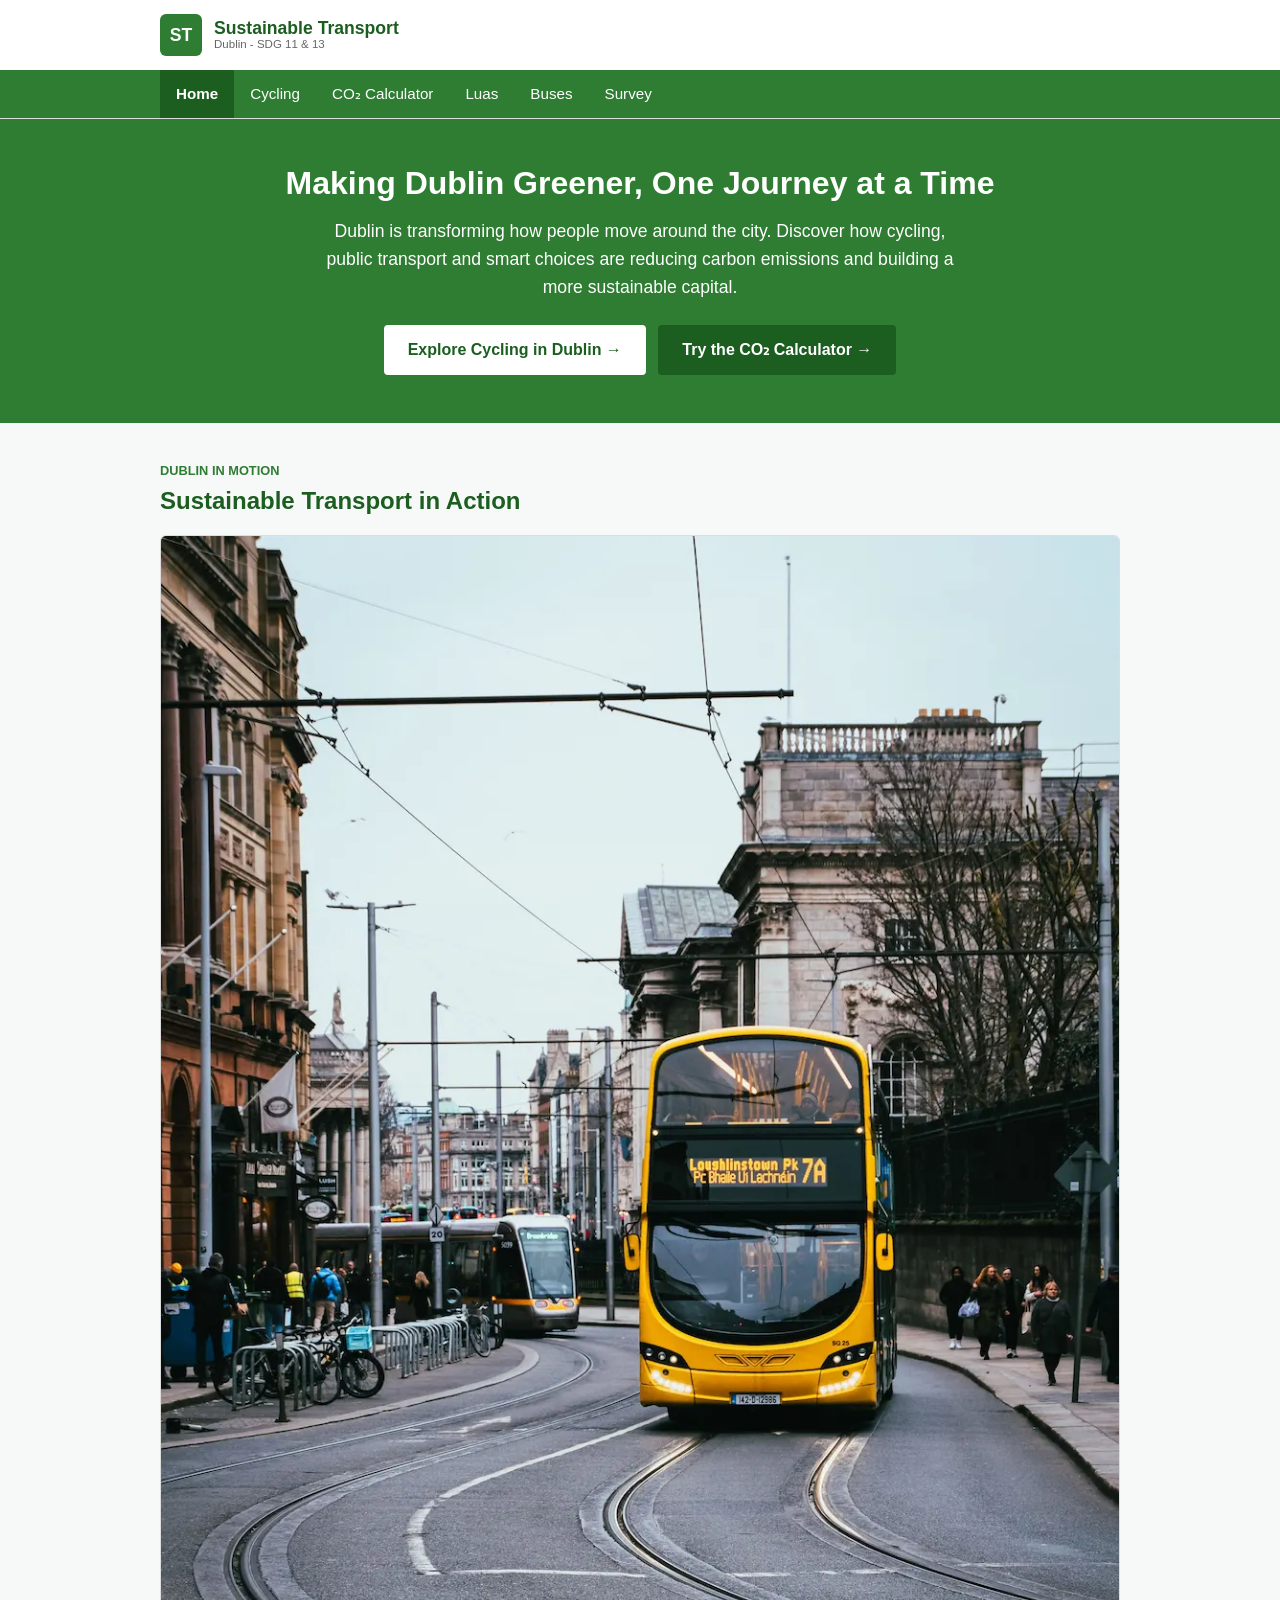
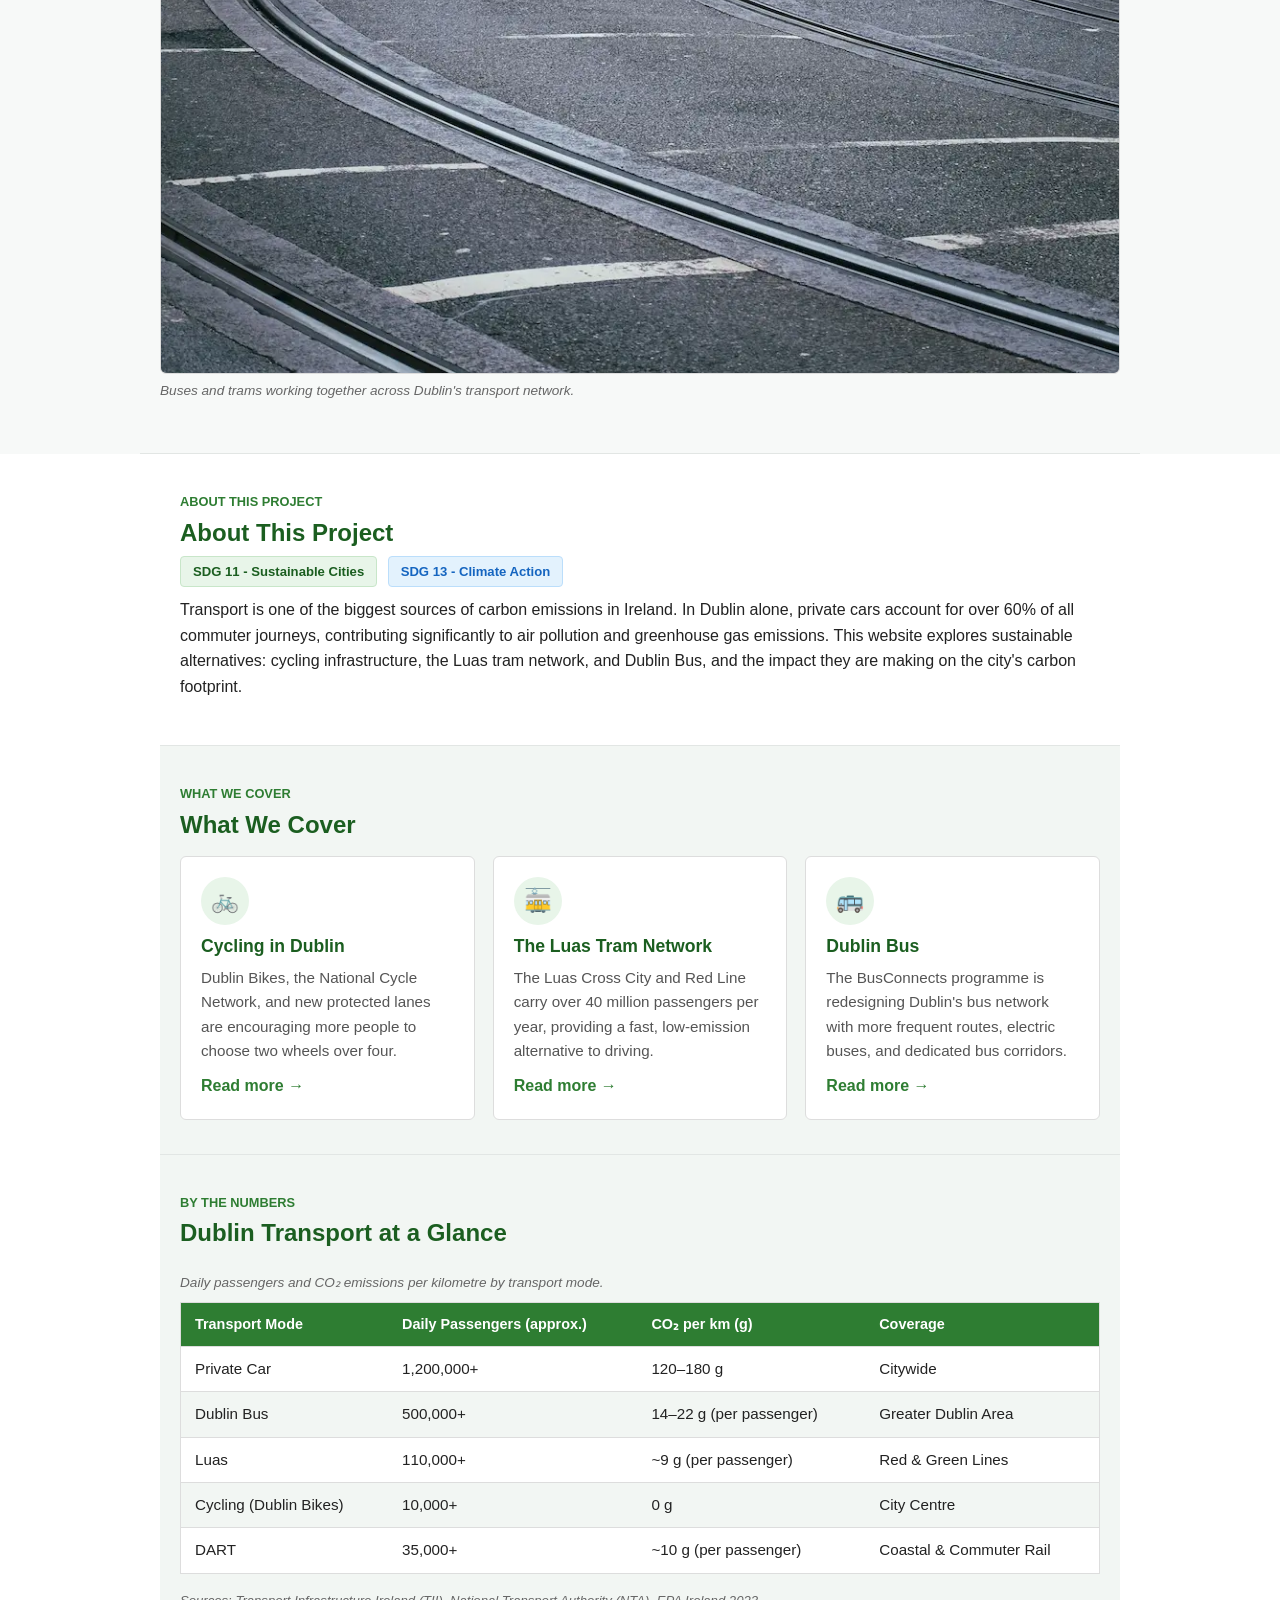
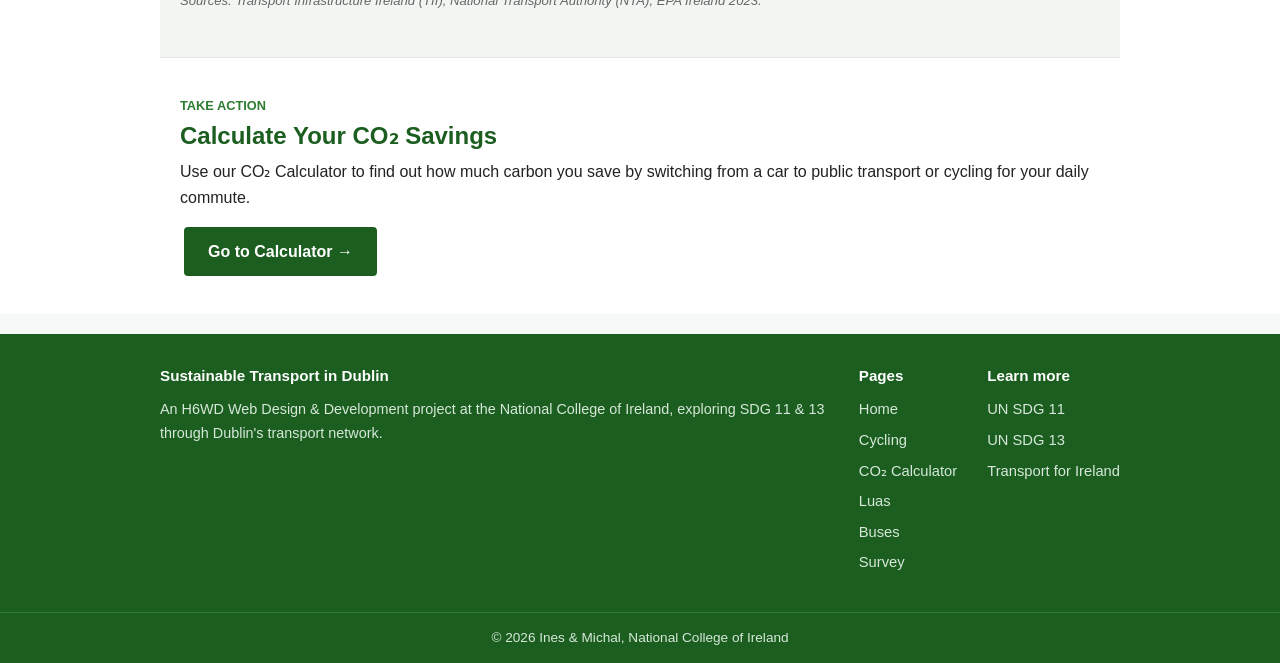
==== commit 60e41428: "Add files via upload OPTIMIZATION - changed images to WebP, fixed font loading, fixed footer contras" ====
--- a/index.html
+++ b/index.html
@@ -8,9 +8,13 @@
   <title>Home - Sustainable Transport in Dublin</title>
   <link rel="preconnect" href="https://fonts.googleapis.com">
   <link rel="preconnect" href="https://fonts.gstatic.com" crossorigin>
-  <link href="https://fonts.googleapis.com/css2?family=Poppins:wght@600;700&family=Open+Sans:wght@400;600;700&display=swap" rel="stylesheet">
+  <link rel="preload" as="style" href="https://fonts.googleapis.com/css2?family=Poppins:wght@600;700&family=Open+Sans:wght@400;600;700&display=swap">
+  <link rel="stylesheet" href="https://fonts.googleapis.com/css2?family=Poppins:wght@600;700&family=Open+Sans:wght@400;600;700&display=swap" media="print" onload="this.media='all'">
+  <noscript><link rel="stylesheet" href="https://fonts.googleapis.com/css2?family=Poppins:wght@600;700&family=Open+Sans:wght@400;600;700&display=swap"></noscript>
   <link rel="stylesheet" href="styles.css">
+
 </head>
+
 <body>
 
 <a href="#main-content" class="skip-link">Skip to main content</a>
@@ -47,7 +51,7 @@
   <span class="eyebrow">Dublin in motion</span>
   <h2>Sustainable Transport in Action</h2>
   <figure>
-    <img src="images/gallery-home.jpg" alt="A Dublin Bus and Luas tram operating together, showing the city's integrated public transport network" width="800" height="500" loading="lazy">
+    <img src="images/gallery-home.webp" alt="A Dublin Bus and Luas tram operating together, showing the city's integrated public transport network" width="800" height="500" loading="lazy">
     <figcaption>Buses and trams working together across Dublin's transport network.</figcaption>
   </figure>
 </section>
--- a/styles.css
+++ b/styles.css
@@ -227,7 +227,7 @@
 .footer-grid .footer-heading { color: #fff; font-size: .95rem; margin-bottom: 10px; font-weight: bold; }
 .footer-col a { display: block; color: #d7e8d9; text-decoration: none; margin-bottom: 7px; font-size: .92rem; }
 .footer-col a:hover { color: #fff; text-decoration: underline; }
-.footer-bottom { border-top: 1px solid #2e7d32; text-align: center; padding: 14px; font-size: .85rem; color: #a5c5a8; }
+.footer-bottom { border-top: 1px solid #2e7d32; text-align: center; padding: 14px; font-size: .85rem; color: #d7e8d9; }
 
 /* mobile / responsive */
 /* Michal */
